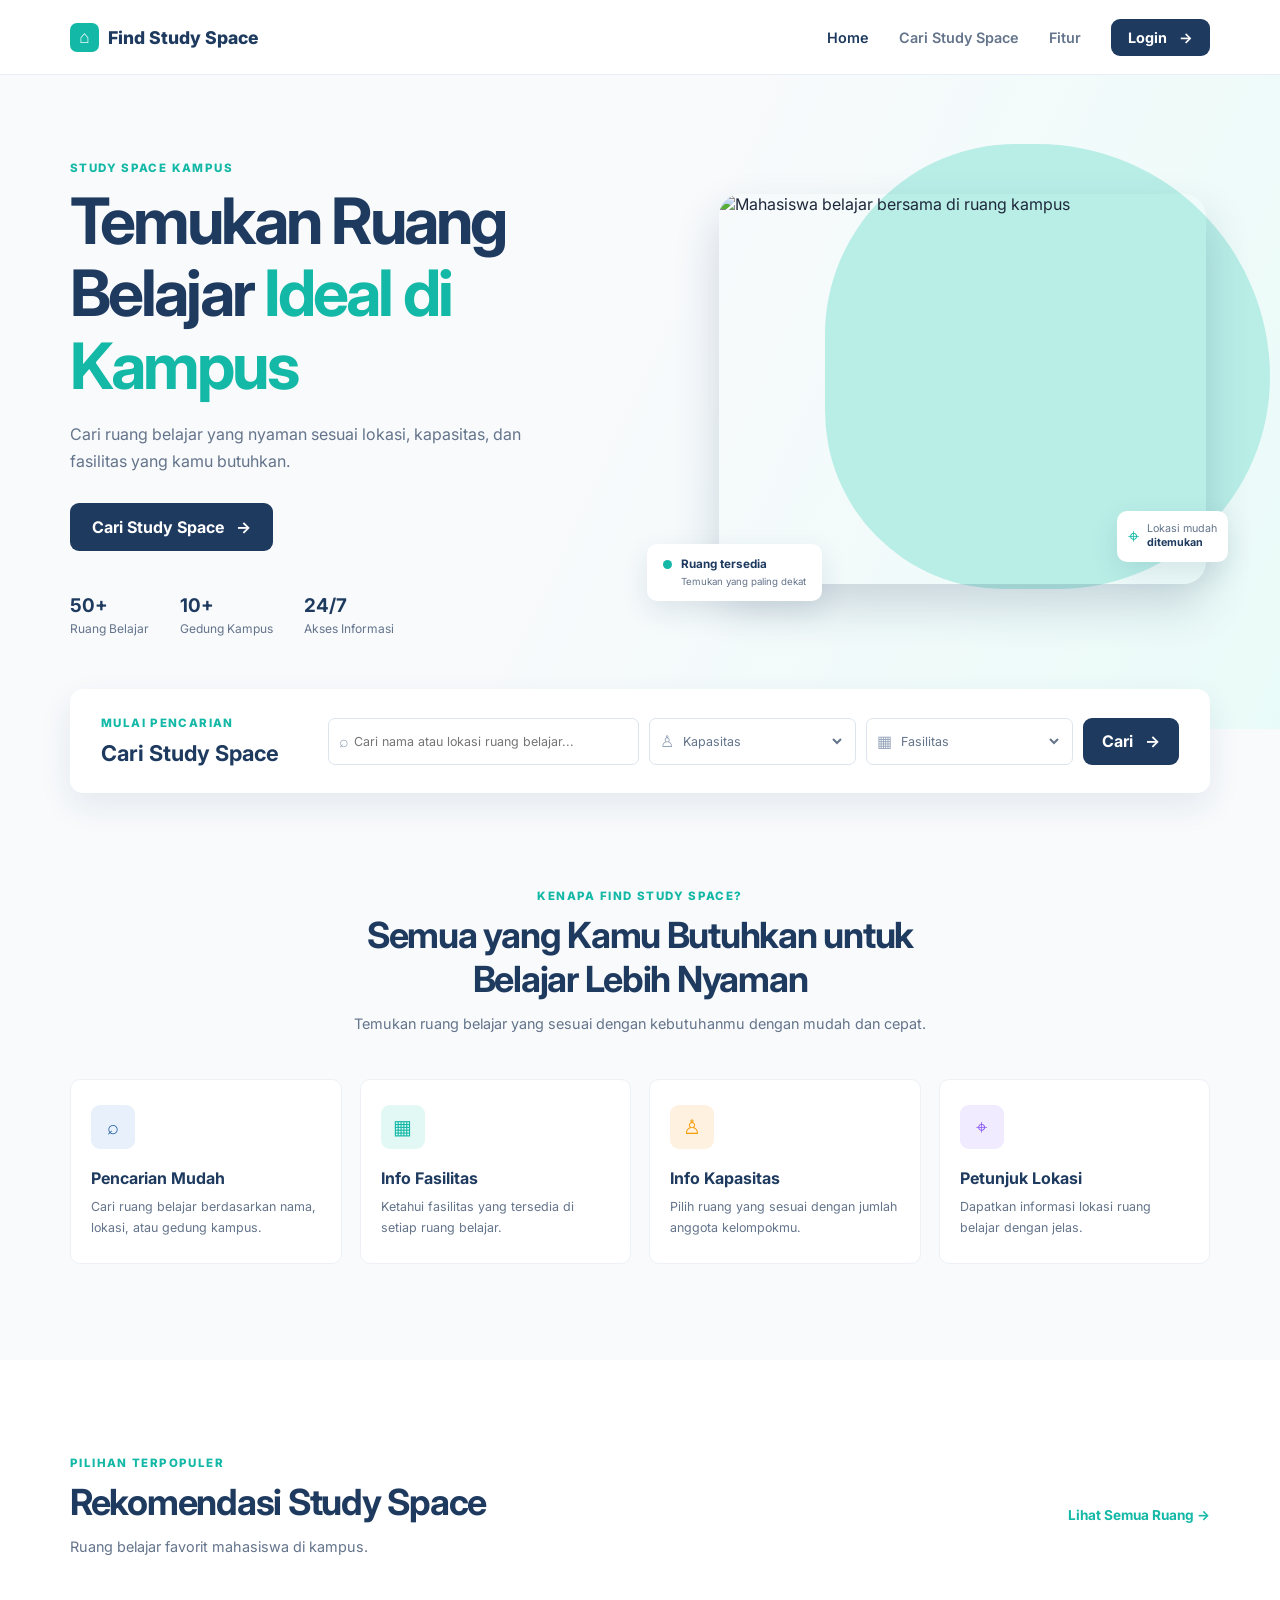
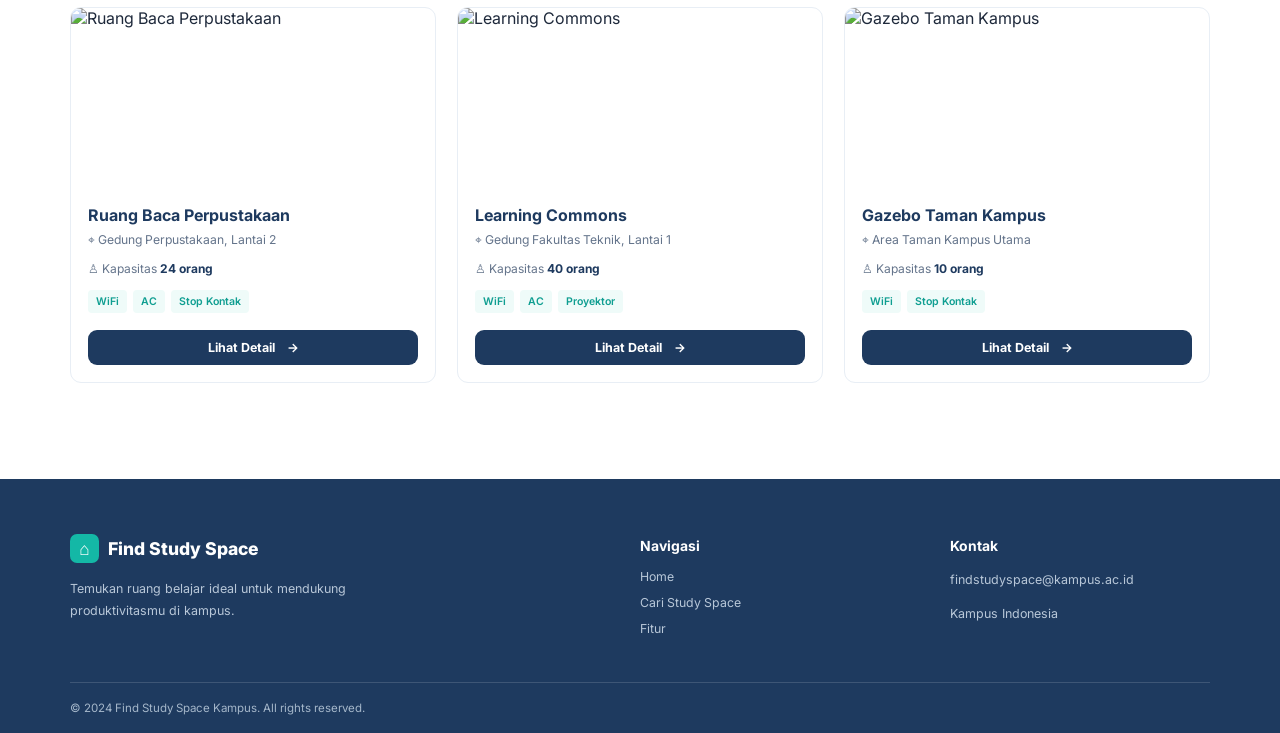
==== index.html @ 050ba18a "feat: add landing page" ====
<!DOCTYPE html>
<html lang="id">
<head>
  <meta charset="UTF-8">
  <meta name="viewport" content="width=device-width, initial-scale=1.0">
  <title>Find Study Space Kampus</title>
  <link rel="preconnect" href="https://fonts.googleapis.com">
  <link rel="preconnect" href="https://fonts.gstatic.com" crossorigin>
  <link href="https://fonts.googleapis.com/css2?family=Inter:wght@400;500;600;700;800&display=swap" rel="stylesheet">
  <link rel="stylesheet" href="css/style.css">
  <link rel="stylesheet" href="css/landing.css">
</head>
<body>
  <header class="navbar" id="home">
    <div class="container nav-content">
      <a class="brand" href="#home" aria-label="Find Study Space beranda"><span class="brand-icon">⌂</span>Find Study Space</a>
      <button class="menu-toggle" type="button" aria-label="Buka menu navigasi" aria-expanded="false">☰</button>
      <nav class="nav-links" aria-label="Navigasi utama">
        <a class="active" href="#home">Home</a>
        <a href="#search">Cari Study Space</a>
        <a href="#features">Fitur</a>
        <a class="button button-small" href="pages/login.html">Login <span>→</span></a>
      </nav>
    </div>
  </header>

  <main>
    <section class="hero">
      <div class="container hero-grid">
        <div class="hero-copy">
          <p class="eyebrow">STUDY SPACE KAMPUS</p>
          <h1>Temukan Ruang Belajar <span>Ideal di Kampus</span></h1>
          <p class="hero-description">Cari ruang belajar yang nyaman sesuai lokasi, kapasitas, dan fasilitas yang kamu butuhkan.</p>
          <a class="button" href="#search">Cari Study Space <span>→</span></a>
          <div class="hero-stats"><div><strong>50+</strong><span>Ruang Belajar</span></div><div><strong>10+</strong><span>Gedung Kampus</span></div><div><strong>24/7</strong><span>Akses Informasi</span></div></div>
        </div>
        <div class="hero-visual">
          <div class="visual-blob"></div>
          <img src="https://images.unsplash.com/photo-1522202176988-66273c2fd55f?auto=format&fit=crop&w=900&q=85" alt="Mahasiswa belajar bersama di ruang kampus">
          <div class="availability-card"><span class="status-dot"></span><div><strong>Ruang tersedia</strong><small>Temukan yang paling dekat</small></div></div>
          <div class="location-badge">⌖ <span>Lokasi mudah<br><b>ditemukan</b></span></div>
        </div>
      </div>
    </section>

    <section class="search-section" id="search">
      <div class="container search-box">
        <div class="search-heading"><p class="eyebrow">MULAI PENCARIAN</p><h2>Cari Study Space</h2></div>
        <form class="search-form" id="searchForm">
          <label class="field field-wide"><span>⌕</span><input id="keyword" type="search" placeholder="Cari nama atau lokasi ruang belajar..."></label>
          <label class="field"><span>♙</span><select id="capacity"><option value="">Kapasitas</option><option value="small">1 - 10 orang</option><option value="medium">11 - 30 orang</option><option value="large">31+ orang</option></select></label>
          <label class="field"><span>▦</span><select id="facility"><option value="">Fasilitas</option><option value="WiFi">WiFi</option><option value="AC">AC</option><option value="Proyektor">Proyektor</option><option value="Stop Kontak">Stop Kontak</option></select></label>
          <button class="button search-button" type="submit">Cari <span>→</span></button>
        </form>
      </div>
    </section>

    <section class="section features" id="features"><div class="container">
      <div class="section-heading centered"><p class="eyebrow">KENAPA FIND STUDY SPACE?</p><h2>Semua yang Kamu Butuhkan untuk<br>Belajar Lebih Nyaman</h2><p>Temukan ruang belajar yang sesuai dengan kebutuhanmu dengan mudah dan cepat.</p></div>
      <div class="feature-grid">
        <article class="feature-card"><div class="feature-icon blue">⌕</div><h3>Pencarian Mudah</h3><p>Cari ruang belajar berdasarkan nama, lokasi, atau gedung kampus.</p></article>
        <article class="feature-card"><div class="feature-icon green">▦</div><h3>Info Fasilitas</h3><p>Ketahui fasilitas yang tersedia di setiap ruang belajar.</p></article>
        <article class="feature-card"><div class="feature-icon orange">♙</div><h3>Info Kapasitas</h3><p>Pilih ruang yang sesuai dengan jumlah anggota kelompokmu.</p></article>
        <article class="feature-card"><div class="feature-icon purple">⌖</div><h3>Petunjuk Lokasi</h3><p>Dapatkan informasi lokasi ruang belajar dengan jelas.</p></article>
      </div>
    </div></section>

    <section class="section recommendations" id="recommendations"><div class="container">
      <div class="recommendation-top"><div class="section-heading"><p class="eyebrow">PILIHAN TERPOPULER</p><h2>Rekomendasi Study Space</h2><p>Ruang belajar favorit mahasiswa di kampus.</p></div><a class="text-link" href="pages/search.html">Lihat Semua Ruang <span>→</span></a></div>
      <div class="space-grid" id="spaceList"></div>
      <p class="empty-state" id="emptyState" hidden>Tidak ada study space yang sesuai dengan pencarianmu.</p>
    </div></section>
  </main>
  <footer><div class="container footer-grid"><div><a class="brand footer-brand" href="#home"><span class="brand-icon">⌂</span>Find Study Space</a><p>Temukan ruang belajar ideal untuk mendukung produktivitasmu di kampus.</p></div><div><h4>Navigasi</h4><a href="#home">Home</a><a href="#search">Cari Study Space</a><a href="#features">Fitur</a></div><div><h4>Kontak</h4><p>findstudyspace@kampus.ac.id</p><p>Kampus Indonesia</p></div></div><div class="container copyright">© 2024 Find Study Space Kampus. All rights reserved.</div></footer>
  <script src="js/data.js"></script>
  <script src="js/script.js"></script>
</body>
</html>
---- css/style.css ----
* { box-sizing: border-box; }
html { scroll-behavior: smooth; }
body { margin: 0; font-family: "Inter", Arial, sans-serif; color: #1E293B; background: #F8FAFC; }
a { color: inherit; text-decoration: none; }
button, input, select { font: inherit; }
.container { width: min(1140px, calc(100% - 48px)); margin: 0 auto; }
.button { display: inline-flex; align-items: center; gap: 12px; border: 0; border-radius: 9px; padding: 14px 22px; background: #1E3A5F; color: #fff; font-weight: 700; cursor: pointer; transition: .2s ease; }
.button:hover { background: #142b4a; transform: translateY(-2px); }
.eyebrow { margin: 0 0 10px; color: #14B8A6; font-size: .72rem; font-weight: 800; letter-spacing: .12em; }
h1, h2, h3, h4, p { margin-top: 0; }
---- css/landing.css ----
.navbar { position: sticky; top: 0; z-index: 10; background: rgba(255,255,255,.96); border-bottom: 1px solid #e8eef5; }
.nav-content { height: 74px; display: flex; align-items: center; justify-content: space-between; }.brand { font-size: 1.1rem; font-weight: 800; color: #1E3A5F; display: inline-flex; align-items: center; gap: 9px; }.brand-icon { width: 29px; height: 29px; display: grid; place-items: center; color: white; background: #14B8A6; border-radius: 7px; }.nav-links { display: flex; align-items: center; gap: 30px; color: #64748B; font-size: .9rem; font-weight: 600; }.nav-links a:hover, .nav-links .active { color: #1E3A5F; }.button-small { padding: 10px 17px; color: white !important; }.menu-toggle { display: none; border: 0; background: transparent; font-size: 1.5rem; color: #1E3A5F; }
.hero { overflow: hidden; padding: 86px 0 93px; background: linear-gradient(115deg,#f8fafc 48%,#e9fbf8); }.hero-grid { display: grid; grid-template-columns: 1fr 1fr; align-items: center; gap: 58px; }.hero h1 { max-width: 560px; margin-bottom: 19px; color: #1E3A5F; font-size: clamp(2.45rem,5vw,4rem); line-height: 1.13; letter-spacing: -.045em; }.hero h1 span { color: #14B8A6; }.hero-description { max-width: 485px; margin-bottom: 28px; line-height: 1.7; color: #64748B; }.hero-stats { display: flex; gap: 31px; margin-top: 43px; }.hero-stats div { display: grid; gap: 4px; }.hero-stats strong { color: #1E3A5F; font-size: 1.18rem; }.hero-stats span { color: #64748B; font-size: .75rem; }.hero-visual { position: relative; min-height: 410px; }.visual-blob { position:absolute; right:-60px; top:-50px; width:445px; height:445px; background:#b9eee7; border-radius: 45% 55% 50% 42%; }.hero-visual img { position: absolute; right: 4px; top: 0; width: 90%; height: 390px; object-fit: cover; border-radius: 22px; box-shadow: 0 22px 45px #1e3a5f30; }.availability-card,.location-badge { position:absolute; background:#fff; box-shadow:0 10px 28px #1e3a5f1d; border-radius:10px; }.availability-card { left:-22px; bottom:3px; display:flex; gap:9px; align-items:start; padding:13px 16px; font-size:.73rem; }.availability-card strong { display:block; color:#1E3A5F; margin-bottom:3px; }.availability-card small { color:#64748B; }.status-dot { width:9px;height:9px;border-radius:50%;background:#14B8A6;margin-top:3px; }.location-badge { right:-18px; bottom:42px; color:#14B8A6; padding:11px; font-size:1.25rem; display:flex; gap:8px; align-items:center; }.location-badge span { color:#64748B;font-size:.67rem;line-height:1.35; }.location-badge b { color:#1E3A5F; }
.search-section { margin-top:-40px; position:relative; z-index:2; }.search-box { padding: 27px 31px; display:grid; grid-template-columns: 200px 1fr; gap:27px; align-items:center; background:white;border-radius:13px;box-shadow:0 13px 33px #1e3a5f17; }.search-heading h2 { margin:0;color:#1E3A5F;font-size:1.36rem; }.search-form { display:grid; grid-template-columns: 1.5fr 1fr 1fr auto; gap:10px; }.field { border:1px solid #dce4ed;border-radius:7px; min-height:47px;display:flex;align-items:center;padding:0 10px;color:#94a3b8; }.field input,.field select { width:100%; border:0; outline:0;color:#64748B;background:transparent;padding:0 5px; font-size:.78rem; }.search-button { padding: 10px 19px; }
.section { padding: 96px 0; }.section-heading h2 { color:#1E3A5F;font-size:clamp(1.7rem,3vw,2.25rem);letter-spacing:-.035em;margin-bottom:11px; }.section-heading > p:last-child { color:#64748B;font-size:.9rem;line-height:1.65; }.centered { text-align:center; }.feature-grid { display:grid;grid-template-columns:repeat(4,1fr);gap:18px;margin-top:43px; }.feature-card { padding:25px 20px;background:#fff;border:1px solid #edf1f5;border-radius:10px; }.feature-icon { display:grid;place-items:center;width:44px;height:44px;border-radius:9px;margin-bottom:19px;font-size:1.25rem; }.blue{background:#e8f0fb;color:#2761a7}.green{background:#e1f8f4;color:#14B8A6}.orange{background:#fff1df;color:#f59e0b}.purple{background:#f1ebff;color:#8b5cf6}.feature-card h3 { margin-bottom:9px;font-size:1rem;color:#1E3A5F}.feature-card p { margin:0;color:#64748B;font-size:.78rem;line-height:1.65; }
.recommendations { background:#fff; }.recommendation-top { display:flex;justify-content:space-between;align-items:center;margin-bottom:34px; }.text-link { color:#14B8A6;font-weight:700;font-size:.85rem; }.space-grid { display:grid;grid-template-columns:repeat(3,1fr);gap:21px; }.space-card { overflow:hidden;border:1px solid #e8eef5;border-radius:11px;background:white;transition:.2s; }.space-card:hover { transform:translateY(-5px);box-shadow:0 16px 25px #1e3a5f14; }.space-card img{width:100%;height:180px;object-fit:cover;display:block}.space-content{padding:17px}.space-title-row{display:flex;justify-content:space-between;gap:7px;align-items:start}.space-card h3{color:#1E3A5F;font-size:1rem;margin:0}.location{margin:7px 0 14px;color:#64748B;font-size:.76rem}.capacity{color:#64748B;font-size:.75rem}.capacity b{color:#1E3A5F}.facilities{display:flex;flex-wrap:wrap;gap:6px;margin:14px 0 17px}.facilities span{background:#effbf9;color:#0f9e91;padding:5px 8px;border-radius:4px;font-size:.66rem;font-weight:600}.detail-link{width:100%;justify-content:center;padding:10px;font-size:.78rem}.empty-state{grid-column:1/-1;text-align:center;color:#64748B;padding:25px}
footer { background:#1E3A5F;color:#dbe5ef;padding-top:55px}.footer-grid{display:grid;grid-template-columns:2fr 1fr 1fr;gap:50px}.footer-brand{color:white;margin-bottom:15px}.footer-grid p{font-size:.78rem;line-height:1.7;color:#b8c7d8;max-width:310px}.footer-grid h4{margin:4px 0 15px;color:#fff;font-size:.87rem}.footer-grid div:not(:first-child) a{display:block;margin-bottom:11px;font-size:.77rem;color:#b8c7d8}.copyright{border-top:1px solid #ffffff24;margin-top:35px;padding:18px 0;font-size:.72rem;color:#a5b7ca}
@media (max-width: 820px){.hero{padding:60px 0 82px}.hero-grid{grid-template-columns:1fr;gap:35px}.hero-visual{min-height:340px;max-width:500px;width:90%;margin:auto}.hero-visual img{height:325px}.search-box{grid-template-columns:1fr}.search-form{grid-template-columns:1fr 1fr}.field-wide{grid-column:1/-1}.search-button{justify-content:center}.feature-grid{grid-template-columns:repeat(2,1fr)}.space-grid{grid-template-columns:repeat(2,1fr)}}
@media (max-width: 580px){.container{width:min(100% - 32px,1140px)}.nav-content{height:65px}.menu-toggle{display:block}.nav-links{display:none;position:absolute;top:65px;left:0;right:0;padding:17px 24px;background:white;border-bottom:1px solid #e8eef5;align-items:start;flex-direction:column;gap:18px}.nav-links.open{display:flex}.hero h1{font-size:2.4rem}.hero-stats{gap:18px}.hero-visual{min-height:275px}.visual-blob{width:300px;height:300px}.hero-visual img{height:265px}.availability-card{left:-7px;bottom:-3px}.location-badge{right:-9px;bottom:35px}.search-section{margin-top:-27px}.search-box{padding:23px 18px}.search-form{grid-template-columns:1fr}.field-wide{grid-column:auto}.section{padding:68px 0}.section-heading h2 br{display:none}.feature-grid,.space-grid{grid-template-columns:1fr}.recommendation-top{align-items:end}.recommendation-top .text-link{white-space:nowrap;margin-left:12px}.space-card img{height:195px}.footer-grid{grid-template-columns:1fr;gap:22px}.footer-grid p{margin-bottom:0}}
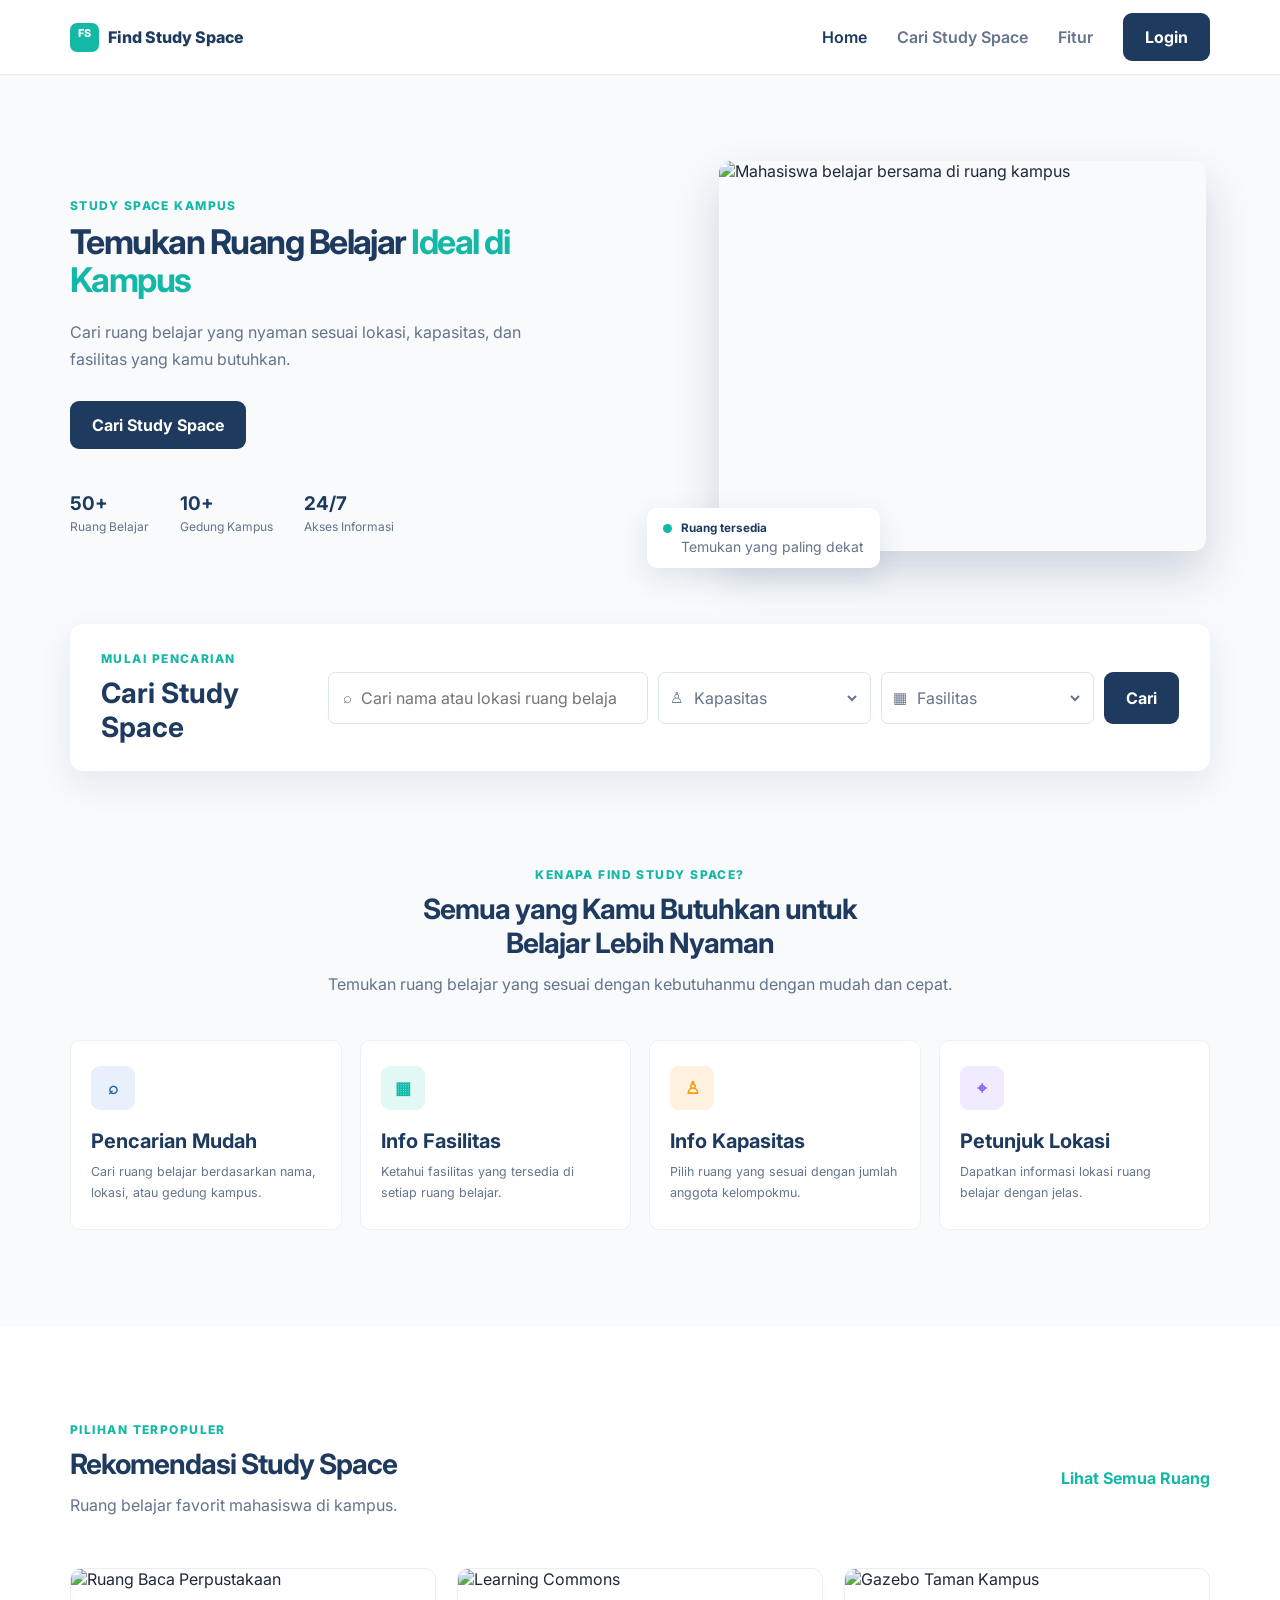
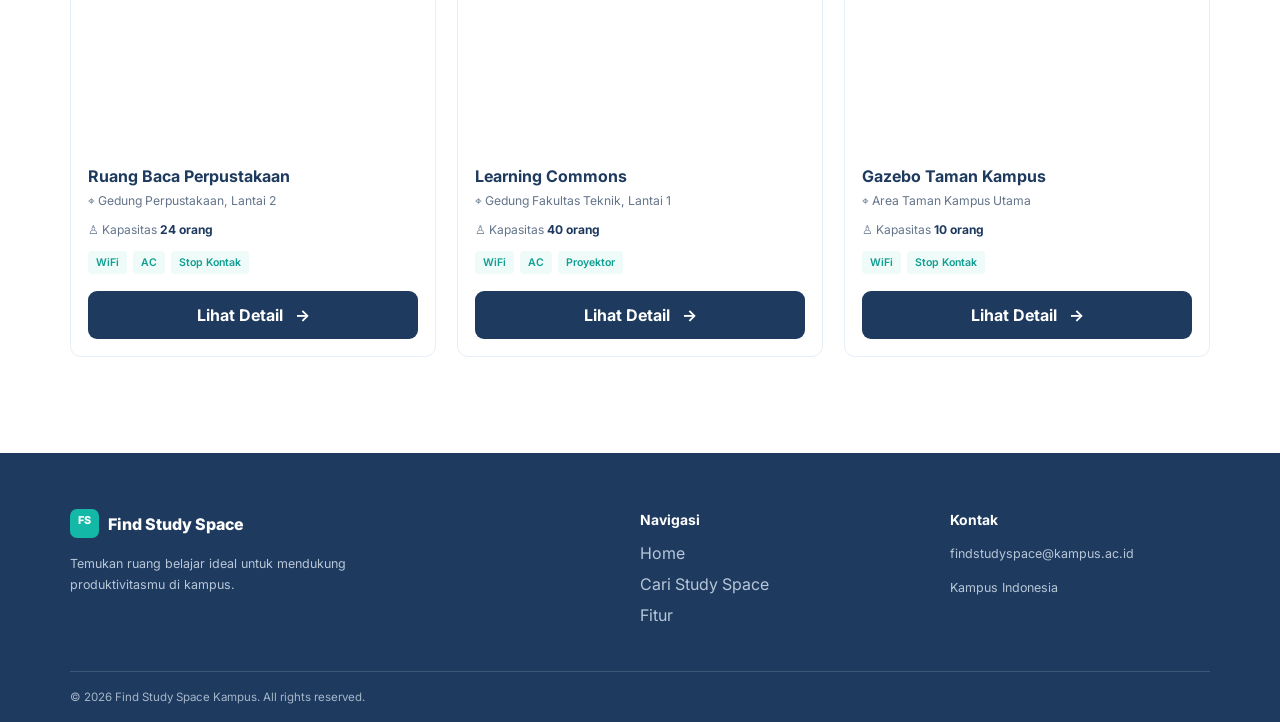
==== commit 86b9920d: "Revision: landing, login, dashboard, search, result, detail" ====
--- a/index.html
+++ b/index.html
@@ -1,5 +1,6 @@
 <!DOCTYPE html>
 <html lang="id">
+
 <head>
   <meta charset="UTF-8">
   <meta name="viewport" content="width=device-width, initial-scale=1.0">
@@ -9,17 +10,20 @@
   <link href="https://fonts.googleapis.com/css2?family=Inter:wght@400;500;600;700;800&display=swap" rel="stylesheet">
   <link rel="stylesheet" href="css/style.css">
   <link rel="stylesheet" href="css/landing.css">
+  <link rel="stylesheet" href="css/readability.css">
 </head>
+
 <body>
   <header class="navbar" id="home">
     <div class="container nav-content">
-      <a class="brand" href="#home" aria-label="Find Study Space beranda"><span class="brand-icon">⌂</span>Find Study Space</a>
-      <button class="menu-toggle" type="button" aria-label="Buka menu navigasi" aria-expanded="false">☰</button>
+      <a class="brand" href="#home" aria-label="Find Study Space beranda"><span class="brand-icon">⌂</span>Find Study
+        Space</a>
+      <button class="menu-toggle" type="button" aria-label="Buka menu navigasi" aria-expanded="false"></button>
       <nav class="nav-links" aria-label="Navigasi utama">
         <a class="active" href="#home">Home</a>
         <a href="#search">Cari Study Space</a>
         <a href="#features">Fitur</a>
-        <a class="button button-small" href="pages/login.html">Login <span>→</span></a>
+        <a class="button button-small" href="pages/login.html">Login </a>
       </nav>
     </div>
   </header>
@@ -30,14 +34,22 @@
         <div class="hero-copy">
           <p class="eyebrow">STUDY SPACE KAMPUS</p>
           <h1>Temukan Ruang Belajar <span>Ideal di Kampus</span></h1>
-          <p class="hero-description">Cari ruang belajar yang nyaman sesuai lokasi, kapasitas, dan fasilitas yang kamu butuhkan.</p>
-          <a class="button" href="#search">Cari Study Space <span>→</span></a>
-          <div class="hero-stats"><div><strong>50+</strong><span>Ruang Belajar</span></div><div><strong>10+</strong><span>Gedung Kampus</span></div><div><strong>24/7</strong><span>Akses Informasi</span></div></div>
+          <p class="hero-description">Cari ruang belajar yang nyaman sesuai lokasi, kapasitas, dan fasilitas yang kamu
+            butuhkan.</p>
+          <a class="button" href="#search">Cari Study Space </a>
+          <div class="hero-stats">
+            <div><strong>50+</strong><span>Ruang Belajar</span></div>
+            <div><strong>10+</strong><span>Gedung Kampus</span></div>
+            <div><strong>24/7</strong><span>Akses Informasi</span></div>
+          </div>
         </div>
         <div class="hero-visual">
           <div class="visual-blob"></div>
-          <img src="https://images.unsplash.com/photo-1522202176988-66273c2fd55f?auto=format&fit=crop&w=900&q=85" alt="Mahasiswa belajar bersama di ruang kampus">
-          <div class="availability-card"><span class="status-dot"></span><div><strong>Ruang tersedia</strong><small>Temukan yang paling dekat</small></div></div>
+          <img src="https://images.unsplash.com/photo-1522202176988-66273c2fd55f?auto=format&fit=crop&w=900&q=85"
+            alt="Mahasiswa belajar bersama di ruang kampus">
+          <div class="availability-card"><span class="status-dot"></span>
+            <div><strong>Ruang tersedia</strong><small>Temukan yang paling dekat</small></div>
+          </div>
           <div class="location-badge">⌖ <span>Lokasi mudah<br><b>ditemukan</b></span></div>
         </div>
       </div>
@@ -45,34 +57,104 @@
 
     <section class="search-section" id="search">
       <div class="container search-box">
-        <div class="search-heading"><p class="eyebrow">MULAI PENCARIAN</p><h2>Cari Study Space</h2></div>
+        <div class="search-heading">
+          <p class="eyebrow">MULAI PENCARIAN</p>
+          <h2>Cari Study Space</h2>
+        </div>
         <form class="search-form" id="searchForm">
-          <label class="field field-wide"><span>⌕</span><input id="keyword" type="search" placeholder="Cari nama atau lokasi ruang belajar..."></label>
-          <label class="field"><span>♙</span><select id="capacity"><option value="">Kapasitas</option><option value="small">1 - 10 orang</option><option value="medium">11 - 30 orang</option><option value="large">31+ orang</option></select></label>
-          <label class="field"><span>▦</span><select id="facility"><option value="">Fasilitas</option><option value="WiFi">WiFi</option><option value="AC">AC</option><option value="Proyektor">Proyektor</option><option value="Stop Kontak">Stop Kontak</option></select></label>
-          <button class="button search-button" type="submit">Cari <span>→</span></button>
+          <label class="field field-wide"><span>⌕</span><input id="keyword" type="search"
+              placeholder="Cari nama atau lokasi ruang belajar..."></label>
+          <label class="field"><span>♙</span><select id="capacity">
+              <option value="">Kapasitas</option>
+              <option value="small">1 - 10 orang</option>
+              <option value="medium">11 - 30 orang</option>
+              <option value="large">31+ orang</option>
+            </select></label>
+          <label class="field"><span>▦</span><select id="facility">
+              <option value="">Fasilitas</option>
+              <option value="WiFi">WiFi</option>
+              <option value="AC">AC</option>
+              <option value="Proyektor">Proyektor</option>
+              <option value="Stop Kontak">Stop Kontak</option>
+            </select></label>
+          <button class="button search-button" type="submit">Cari</button>
         </form>
       </div>
     </section>
 
-    <section class="section features" id="features"><div class="container">
-      <div class="section-heading centered"><p class="eyebrow">KENAPA FIND STUDY SPACE?</p><h2>Semua yang Kamu Butuhkan untuk<br>Belajar Lebih Nyaman</h2><p>Temukan ruang belajar yang sesuai dengan kebutuhanmu dengan mudah dan cepat.</p></div>
-      <div class="feature-grid">
-        <article class="feature-card"><div class="feature-icon blue">⌕</div><h3>Pencarian Mudah</h3><p>Cari ruang belajar berdasarkan nama, lokasi, atau gedung kampus.</p></article>
-        <article class="feature-card"><div class="feature-icon green">▦</div><h3>Info Fasilitas</h3><p>Ketahui fasilitas yang tersedia di setiap ruang belajar.</p></article>
-        <article class="feature-card"><div class="feature-icon orange">♙</div><h3>Info Kapasitas</h3><p>Pilih ruang yang sesuai dengan jumlah anggota kelompokmu.</p></article>
-        <article class="feature-card"><div class="feature-icon purple">⌖</div><h3>Petunjuk Lokasi</h3><p>Dapatkan informasi lokasi ruang belajar dengan jelas.</p></article>
+    <section class="section features" id="features">
+      <div class="container">
+        <div class="section-heading centered">
+          <p class="eyebrow">KENAPA FIND STUDY SPACE?</p>
+          <h2>Semua yang Kamu Butuhkan untuk<br>Belajar Lebih Nyaman</h2>
+          <p>Temukan ruang belajar yang sesuai dengan kebutuhanmu dengan mudah dan cepat.</p>
+        </div>
+        <div class="feature-grid">
+          <article class="feature-card">
+            <div class="feature-icon blue">⌕</div>
+            <h3>Pencarian Mudah</h3>
+            <p>Cari ruang belajar berdasarkan nama, lokasi, atau gedung kampus.</p>
+          </article>
+          <article class="feature-card">
+            <div class="feature-icon green">▦</div>
+            <h3>Info Fasilitas</h3>
+            <p>Ketahui fasilitas yang tersedia di setiap ruang belajar.</p>
+          </article>
+          <article class="feature-card">
+            <div class="feature-icon orange">♙</div>
+            <h3>Info Kapasitas</h3>
+            <p>Pilih ruang yang sesuai dengan jumlah anggota kelompokmu.</p>
+          </article>
+          <article class="feature-card">
+            <div class="feature-icon purple">⌖</div>
+            <h3>Petunjuk Lokasi</h3>
+            <p>Dapatkan informasi lokasi ruang belajar dengan jelas.</p>
+          </article>
+        </div>
       </div>
-    </div></section>
+    </section>
 
-    <section class="section recommendations" id="recommendations"><div class="container">
-      <div class="recommendation-top"><div class="section-heading"><p class="eyebrow">PILIHAN TERPOPULER</p><h2>Rekomendasi Study Space</h2><p>Ruang belajar favorit mahasiswa di kampus.</p></div><a class="text-link" href="pages/search.html">Lihat Semua Ruang <span>→</span></a></div>
-      <div class="space-grid" id="spaceList"></div>
-      <p class="empty-state" id="emptyState" hidden>Tidak ada study space yang sesuai dengan pencarianmu.</p>
-    </div></section>
+    <section class="section recommendations" id="recommendations">
+      <div class="container">
+        <div class="recommendation-top">
+          <div class="section-heading">
+            <p class="eyebrow">PILIHAN TERPOPULER</p>
+            <h2>Rekomendasi Study Space</h2>
+            <p>Ruang belajar favorit mahasiswa di kampus.</p>
+          </div><a class="text-link" href="pages/search.html">Lihat Semua Ruang </a>
+        </div>
+        <div class="space-grid" id="spaceList"></div>
+        <p class="empty-state" id="emptyState" hidden>Tidak ada study space yang sesuai dengan pencarianmu.</p>
+      </div>
+    </section>
   </main>
-  <footer><div class="container footer-grid"><div><a class="brand footer-brand" href="#home"><span class="brand-icon">⌂</span>Find Study Space</a><p>Temukan ruang belajar ideal untuk mendukung produktivitasmu di kampus.</p></div><div><h4>Navigasi</h4><a href="#home">Home</a><a href="#search">Cari Study Space</a><a href="#features">Fitur</a></div><div><h4>Kontak</h4><p>findstudyspace@kampus.ac.id</p><p>Kampus Indonesia</p></div></div><div class="container copyright">© 2024 Find Study Space Kampus. All rights reserved.</div></footer>
+  <footer>
+    <div class="container footer-grid">
+      <div><a class="brand footer-brand" href="#home"><span class="brand-icon">⌂</span>Find Study Space</a>
+        <p>Temukan ruang belajar ideal untuk mendukung produktivitasmu di kampus.</p>
+      </div>
+      <div>
+        <h4>Navigasi</h4><a href="#home">Home</a><a href="#search">Cari Study Space</a><a href="#features">Fitur</a>
+      </div>
+      <div>
+        <h4>Kontak</h4>
+        <p>findstudyspace@kampus.ac.id</p>
+        <p>Kampus Indonesia</p>
+      </div>
+    </div>
+    <div class="container copyright">© 2026 Find Study Space Kampus. All rights reserved.</div>
+  </footer>
   <script src="js/data.js"></script>
   <script src="js/script.js"></script>
+  <script>
+    document.querySelector('#searchForm')?.addEventListener('submit', function (event) {
+      event.preventDefault();
+      const capacity = document.querySelector('#capacity').value;
+      const minimum = capacity === 'small' ? 1 : capacity === 'medium' ? 11 : capacity === 'large' ? 31 : '';
+      const params = new URLSearchParams({ location: document.querySelector('#keyword').value.trim(), capacity: minimum, facility: document.querySelector('#facility').value });
+      window.location.href = 'pages/results.html?' + params.toString();
+    });
+  </script>
 </body>
+
 </html>
--- a/css/style.css
+++ b/css/style.css
@@ -1,10 +1,65 @@
-* { box-sizing: border-box; }
-html { scroll-behavior: smooth; }
-body { margin: 0; font-family: "Inter", Arial, sans-serif; color: #1E293B; background: #F8FAFC; }
-a { color: inherit; text-decoration: none; }
-button, input, select { font: inherit; }
-.container { width: min(1140px, calc(100% - 48px)); margin: 0 auto; }
-.button { display: inline-flex; align-items: center; gap: 12px; border: 0; border-radius: 9px; padding: 14px 22px; background: #1E3A5F; color: #fff; font-weight: 700; cursor: pointer; transition: .2s ease; }
-.button:hover { background: #142b4a; transform: translateY(-2px); }
-.eyebrow { margin: 0 0 10px; color: #14B8A6; font-size: .72rem; font-weight: 800; letter-spacing: .12em; }
-h1, h2, h3, h4, p { margin-top: 0; }
+* {
+    box-sizing: border-box;
+}
+
+html {
+    scroll-behavior: smooth;
+}
+
+body {
+    margin: 0;
+    font-family: "Inter", Arial, sans-serif;
+    color: #1E293B;
+    background: #F8FAFC;
+}
+
+a {
+    color: inherit;
+    text-decoration: none;
+}
+
+button,
+input,
+select {
+    font: inherit;
+}
+
+.container {
+    width: min(1140px, calc(100% - 48px));
+    margin: 0 auto;
+}
+
+.button {
+    display: inline-flex;
+    align-items: center;
+    gap: 12px;
+    border: 0;
+    border-radius: 9px;
+    padding: 14px 22px;
+    background: #1E3A5F;
+    color: #fff;
+    font-weight: 700;
+    cursor: pointer;
+    transition: .2s ease;
+}
+
+.button:hover {
+    background: #142b4a;
+    transform: translateY(-2px);
+}
+
+.eyebrow {
+    margin: 0 0 10px;
+    color: #14B8A6;
+    font-size: .72rem;
+    font-weight: 800;
+    letter-spacing: .12em;
+}
+
+h1,
+h2,
+h3,
+h4,
+p {
+    margin-top: 0;
+}
--- a/css/landing.css
+++ b/css/landing.css
@@ -1,9 +1,663 @@
-.navbar { position: sticky; top: 0; z-index: 10; background: rgba(255,255,255,.96); border-bottom: 1px solid #e8eef5; }
-.nav-content { height: 74px; display: flex; align-items: center; justify-content: space-between; }.brand { font-size: 1.1rem; font-weight: 800; color: #1E3A5F; display: inline-flex; align-items: center; gap: 9px; }.brand-icon { width: 29px; height: 29px; display: grid; place-items: center; color: white; background: #14B8A6; border-radius: 7px; }.nav-links { display: flex; align-items: center; gap: 30px; color: #64748B; font-size: .9rem; font-weight: 600; }.nav-links a:hover, .nav-links .active { color: #1E3A5F; }.button-small { padding: 10px 17px; color: white !important; }.menu-toggle { display: none; border: 0; background: transparent; font-size: 1.5rem; color: #1E3A5F; }
-.hero { overflow: hidden; padding: 86px 0 93px; background: linear-gradient(115deg,#f8fafc 48%,#e9fbf8); }.hero-grid { display: grid; grid-template-columns: 1fr 1fr; align-items: center; gap: 58px; }.hero h1 { max-width: 560px; margin-bottom: 19px; color: #1E3A5F; font-size: clamp(2.45rem,5vw,4rem); line-height: 1.13; letter-spacing: -.045em; }.hero h1 span { color: #14B8A6; }.hero-description { max-width: 485px; margin-bottom: 28px; line-height: 1.7; color: #64748B; }.hero-stats { display: flex; gap: 31px; margin-top: 43px; }.hero-stats div { display: grid; gap: 4px; }.hero-stats strong { color: #1E3A5F; font-size: 1.18rem; }.hero-stats span { color: #64748B; font-size: .75rem; }.hero-visual { position: relative; min-height: 410px; }.visual-blob { position:absolute; right:-60px; top:-50px; width:445px; height:445px; background:#b9eee7; border-radius: 45% 55% 50% 42%; }.hero-visual img { position: absolute; right: 4px; top: 0; width: 90%; height: 390px; object-fit: cover; border-radius: 22px; box-shadow: 0 22px 45px #1e3a5f30; }.availability-card,.location-badge { position:absolute; background:#fff; box-shadow:0 10px 28px #1e3a5f1d; border-radius:10px; }.availability-card { left:-22px; bottom:3px; display:flex; gap:9px; align-items:start; padding:13px 16px; font-size:.73rem; }.availability-card strong { display:block; color:#1E3A5F; margin-bottom:3px; }.availability-card small { color:#64748B; }.status-dot { width:9px;height:9px;border-radius:50%;background:#14B8A6;margin-top:3px; }.location-badge { right:-18px; bottom:42px; color:#14B8A6; padding:11px; font-size:1.25rem; display:flex; gap:8px; align-items:center; }.location-badge span { color:#64748B;font-size:.67rem;line-height:1.35; }.location-badge b { color:#1E3A5F; }
-.search-section { margin-top:-40px; position:relative; z-index:2; }.search-box { padding: 27px 31px; display:grid; grid-template-columns: 200px 1fr; gap:27px; align-items:center; background:white;border-radius:13px;box-shadow:0 13px 33px #1e3a5f17; }.search-heading h2 { margin:0;color:#1E3A5F;font-size:1.36rem; }.search-form { display:grid; grid-template-columns: 1.5fr 1fr 1fr auto; gap:10px; }.field { border:1px solid #dce4ed;border-radius:7px; min-height:47px;display:flex;align-items:center;padding:0 10px;color:#94a3b8; }.field input,.field select { width:100%; border:0; outline:0;color:#64748B;background:transparent;padding:0 5px; font-size:.78rem; }.search-button { padding: 10px 19px; }
-.section { padding: 96px 0; }.section-heading h2 { color:#1E3A5F;font-size:clamp(1.7rem,3vw,2.25rem);letter-spacing:-.035em;margin-bottom:11px; }.section-heading > p:last-child { color:#64748B;font-size:.9rem;line-height:1.65; }.centered { text-align:center; }.feature-grid { display:grid;grid-template-columns:repeat(4,1fr);gap:18px;margin-top:43px; }.feature-card { padding:25px 20px;background:#fff;border:1px solid #edf1f5;border-radius:10px; }.feature-icon { display:grid;place-items:center;width:44px;height:44px;border-radius:9px;margin-bottom:19px;font-size:1.25rem; }.blue{background:#e8f0fb;color:#2761a7}.green{background:#e1f8f4;color:#14B8A6}.orange{background:#fff1df;color:#f59e0b}.purple{background:#f1ebff;color:#8b5cf6}.feature-card h3 { margin-bottom:9px;font-size:1rem;color:#1E3A5F}.feature-card p { margin:0;color:#64748B;font-size:.78rem;line-height:1.65; }
-.recommendations { background:#fff; }.recommendation-top { display:flex;justify-content:space-between;align-items:center;margin-bottom:34px; }.text-link { color:#14B8A6;font-weight:700;font-size:.85rem; }.space-grid { display:grid;grid-template-columns:repeat(3,1fr);gap:21px; }.space-card { overflow:hidden;border:1px solid #e8eef5;border-radius:11px;background:white;transition:.2s; }.space-card:hover { transform:translateY(-5px);box-shadow:0 16px 25px #1e3a5f14; }.space-card img{width:100%;height:180px;object-fit:cover;display:block}.space-content{padding:17px}.space-title-row{display:flex;justify-content:space-between;gap:7px;align-items:start}.space-card h3{color:#1E3A5F;font-size:1rem;margin:0}.location{margin:7px 0 14px;color:#64748B;font-size:.76rem}.capacity{color:#64748B;font-size:.75rem}.capacity b{color:#1E3A5F}.facilities{display:flex;flex-wrap:wrap;gap:6px;margin:14px 0 17px}.facilities span{background:#effbf9;color:#0f9e91;padding:5px 8px;border-radius:4px;font-size:.66rem;font-weight:600}.detail-link{width:100%;justify-content:center;padding:10px;font-size:.78rem}.empty-state{grid-column:1/-1;text-align:center;color:#64748B;padding:25px}
-footer { background:#1E3A5F;color:#dbe5ef;padding-top:55px}.footer-grid{display:grid;grid-template-columns:2fr 1fr 1fr;gap:50px}.footer-brand{color:white;margin-bottom:15px}.footer-grid p{font-size:.78rem;line-height:1.7;color:#b8c7d8;max-width:310px}.footer-grid h4{margin:4px 0 15px;color:#fff;font-size:.87rem}.footer-grid div:not(:first-child) a{display:block;margin-bottom:11px;font-size:.77rem;color:#b8c7d8}.copyright{border-top:1px solid #ffffff24;margin-top:35px;padding:18px 0;font-size:.72rem;color:#a5b7ca}
-@media (max-width: 820px){.hero{padding:60px 0 82px}.hero-grid{grid-template-columns:1fr;gap:35px}.hero-visual{min-height:340px;max-width:500px;width:90%;margin:auto}.hero-visual img{height:325px}.search-box{grid-template-columns:1fr}.search-form{grid-template-columns:1fr 1fr}.field-wide{grid-column:1/-1}.search-button{justify-content:center}.feature-grid{grid-template-columns:repeat(2,1fr)}.space-grid{grid-template-columns:repeat(2,1fr)}}
-@media (max-width: 580px){.container{width:min(100% - 32px,1140px)}.nav-content{height:65px}.menu-toggle{display:block}.nav-links{display:none;position:absolute;top:65px;left:0;right:0;padding:17px 24px;background:white;border-bottom:1px solid #e8eef5;align-items:start;flex-direction:column;gap:18px}.nav-links.open{display:flex}.hero h1{font-size:2.4rem}.hero-stats{gap:18px}.hero-visual{min-height:275px}.visual-blob{width:300px;height:300px}.hero-visual img{height:265px}.availability-card{left:-7px;bottom:-3px}.location-badge{right:-9px;bottom:35px}.search-section{margin-top:-27px}.search-box{padding:23px 18px}.search-form{grid-template-columns:1fr}.field-wide{grid-column:auto}.section{padding:68px 0}.section-heading h2 br{display:none}.feature-grid,.space-grid{grid-template-columns:1fr}.recommendation-top{align-items:end}.recommendation-top .text-link{white-space:nowrap;margin-left:12px}.space-card img{height:195px}.footer-grid{grid-template-columns:1fr;gap:22px}.footer-grid p{margin-bottom:0}}
+.navbar {
+    position: sticky;
+    top: 0;
+    z-index: 10;
+    background: rgba(255, 255, 255, .96);
+    border-bottom: 1px solid #e8eef5;
+}
+
+.nav-content {
+    height: 74px;
+    display: flex;
+    align-items: center;
+    justify-content: space-between;
+}
+
+.brand {
+    font-size: 1.1rem;
+    font-weight: 800;
+    color: #1E3A5F;
+    display: inline-flex;
+    align-items: center;
+    gap: 9px;
+}
+
+.brand-icon {
+    width: 29px;
+    height: 29px;
+    display: grid;
+    place-items: center;
+    color: white;
+    background: #14B8A6;
+    border-radius: 7px;
+    font-size: 0;
+}
+
+.brand-icon::before {
+    content: "FS";
+    font-size: .68rem;
+    letter-spacing: -.04em;
+}
+
+.nav-links {
+    display: flex;
+    align-items: center;
+    gap: 30px;
+    color: #64748B;
+    font-size: .9rem;
+    font-weight: 600;
+}
+
+.nav-links a:hover,
+.nav-links .active {
+    color: #1E3A5F;
+}
+
+.button-small {
+    padding: 10px 17px;
+    color: white !important;
+}
+
+.menu-toggle {
+    display: none;
+    border: 0;
+    background: transparent;
+    font-size: 1.5rem;
+    color: #1E3A5F;
+    font-size: 0;
+}
+
+.menu-toggle::before {
+    content: "";
+    display: block;
+    width: 20px;
+    height: 14px;
+    border-top: 2px solid currentColor;
+    border-bottom: 2px solid currentColor;
+    box-shadow: 0 5px 0 -3px currentColor;
+}
+
+.hero {
+    overflow: hidden;
+    padding: 86px 0 93px;
+    background: #f8fafc;
+}
+
+.hero-grid {
+    display: grid;
+    grid-template-columns: 1fr 1fr;
+    align-items: center;
+    gap: 58px;
+}
+
+.hero h1 {
+    max-width: 560px;
+    margin-bottom: 19px;
+    color: #1E3A5F;
+    font-size: clamp(2.45rem, 5vw, 4rem);
+    line-height: 1.13;
+    letter-spacing: -.045em;
+}
+
+.hero h1 span {
+    color: #14B8A6;
+}
+
+.hero-description {
+    max-width: 485px;
+    margin-bottom: 28px;
+    line-height: 1.7;
+    color: #64748B;
+}
+
+.hero-stats {
+    display: flex;
+    gap: 31px;
+    margin-top: 43px;
+}
+
+.hero-stats div {
+    display: grid;
+    gap: 4px;
+}
+
+.hero-stats strong {
+    color: #1E3A5F;
+    font-size: 1.18rem;
+}
+
+.hero-stats span {
+    color: #64748B;
+    font-size: .75rem;
+}
+
+.hero-visual {
+    position: relative;
+    min-height: 410px;
+}
+
+.visual-blob {
+    position: absolute;
+    right: -60px;
+    top: -50px;
+    width: 445px;
+    height: 445px;
+    background: #e7f7f5;
+    border-radius: 16px;
+    transform: rotate(-3deg);
+    display: none;
+}
+
+.hero-visual img {
+    position: absolute;
+    right: 4px;
+    top: 0;
+    width: 90%;
+    height: 390px;
+    object-fit: cover;
+    border-radius: 12px;
+    box-shadow: 0 22px 45px #1e3a5f30;
+}
+
+.availability-card,
+.location-badge {
+    position: absolute;
+    background: #fff;
+    box-shadow: 0 10px 28px #1e3a5f1d;
+    border-radius: 10px;
+}
+
+.availability-card {
+    left: -22px;
+    bottom: 3px;
+    display: flex;
+    gap: 9px;
+    align-items: start;
+    padding: 13px 16px;
+    font-size: .73rem;
+}
+
+.availability-card strong {
+    display: block;
+    color: #1E3A5F;
+    margin-bottom: 3px;
+}
+
+.availability-card small {
+    color: #64748B;
+}
+
+.status-dot {
+    width: 9px;
+    height: 9px;
+    border-radius: 50%;
+    background: #14B8A6;
+    margin-top: 3px;
+}
+
+.location-badge {
+    right: -18px;
+    bottom: 42px;
+    color: #14B8A6;
+    padding: 11px;
+    font-size: 0;
+    display: flex;
+    gap: 8px;
+    align-items: center;
+    display: none;
+}
+
+.location-badge span {
+    color: #64748B;
+    font-size: .67rem;
+    line-height: 1.35;
+}
+
+.location-badge span::before { content: "Lokasi mudah"; }
+.location-badge span { font-size: .67rem; }
+
+.location-badge b {
+    color: #1E3A5F;
+}
+
+.search-section {
+    margin-top: -40px;
+    position: relative;
+    z-index: 2;
+}
+
+.search-box {
+    padding: 27px 31px;
+    display: grid;
+    grid-template-columns: 200px 1fr;
+    gap: 27px;
+    align-items: center;
+    background: white;
+    border-radius: 13px;
+    box-shadow: 0 13px 33px #1e3a5f17;
+}
+
+.search-heading h2 {
+    margin: 0;
+    color: #1E3A5F;
+    font-size: 1.36rem;
+}
+
+.search-form {
+    display: grid;
+    grid-template-columns: 1.5fr 1fr 1fr auto;
+    gap: 10px;
+}
+
+.field {
+    border: 1px solid #dce4ed;
+    border-radius: 7px;
+    min-height: 47px;
+    display: flex;
+    align-items: center;
+    padding: 0 10px;
+    color: #94a3b8;
+}
+
+.field input,
+.field select {
+    width: 100%;
+    border: 0;
+    outline: 0;
+    color: #64748B;
+    background: transparent;
+    padding: 0 5px;
+    font-size: .78rem;
+}
+
+.search-button {
+    padding: 10px 19px;
+}
+
+.section {
+    padding: 96px 0;
+}
+
+.section-heading h2 {
+    color: #1E3A5F;
+    font-size: clamp(1.7rem, 3vw, 2.25rem);
+    letter-spacing: -.035em;
+    margin-bottom: 11px;
+}
+
+.section-heading>p:last-child {
+    color: #64748B;
+    font-size: .9rem;
+    line-height: 1.65;
+}
+
+.centered {
+    text-align: center;
+}
+
+.feature-grid {
+    display: grid;
+    grid-template-columns: repeat(4, 1fr);
+    gap: 18px;
+    margin-top: 43px;
+}
+
+.feature-card {
+    padding: 25px 20px;
+    background: #fff;
+    border: 1px solid #edf1f5;
+    border-radius: 10px;
+}
+
+.feature-icon {
+    display: grid;
+    place-items: center;
+    width: 44px;
+    height: 44px;
+    border-radius: 9px;
+    margin-bottom: 19px;
+    font-size: 1.05rem;
+    font-weight: 600;
+}
+
+.field > span:first-child { width: 18px; color: #64748B; text-align: center; }
+
+.blue {
+    background: #e8f0fb;
+    color: #2761a7
+}
+
+.green {
+    background: #e1f8f4;
+    color: #14B8A6
+}
+
+.orange {
+    background: #fff1df;
+    color: #f59e0b
+}
+
+.purple {
+    background: #f1ebff;
+    color: #8b5cf6
+}
+
+.feature-card h3 {
+    margin-bottom: 9px;
+    font-size: 1rem;
+    color: #1E3A5F
+}
+
+.feature-card p {
+    margin: 0;
+    color: #64748B;
+    font-size: .78rem;
+    line-height: 1.65;
+}
+
+.recommendations {
+    background: #fff;
+}
+
+.recommendation-top {
+    display: flex;
+    justify-content: space-between;
+    align-items: center;
+    margin-bottom: 34px;
+}
+
+.text-link {
+    color: #14B8A6;
+    font-weight: 700;
+    font-size: .85rem;
+}
+
+.space-grid {
+    display: grid;
+    grid-template-columns: repeat(3, 1fr);
+    gap: 21px;
+}
+
+.space-card {
+    overflow: hidden;
+    border: 1px solid #e8eef5;
+    border-radius: 11px;
+    background: white;
+    transition: .2s;
+}
+
+.space-card:hover {
+    transform: translateY(-5px);
+    box-shadow: 0 16px 25px #1e3a5f14;
+}
+
+.space-card img {
+    width: 100%;
+    height: 180px;
+    object-fit: cover;
+    display: block
+}
+
+.space-content {
+    padding: 17px
+}
+
+.space-title-row {
+    display: flex;
+    justify-content: space-between;
+    gap: 7px;
+    align-items: start
+}
+
+.space-card h3 {
+    color: #1E3A5F;
+    font-size: 1rem;
+    margin: 0
+}
+
+.location {
+    margin: 7px 0 14px;
+    color: #64748B;
+    font-size: .76rem
+}
+
+.capacity {
+    color: #64748B;
+    font-size: .75rem
+}
+
+.capacity b {
+    color: #1E3A5F
+}
+
+.facilities {
+    display: flex;
+    flex-wrap: wrap;
+    gap: 6px;
+    margin: 14px 0 17px
+}
+
+.facilities span {
+    background: #effbf9;
+    color: #0f9e91;
+    padding: 5px 8px;
+    border-radius: 4px;
+    font-size: .66rem;
+    font-weight: 600
+}
+
+.detail-link {
+    width: 100%;
+    justify-content: center;
+    padding: 10px;
+    font-size: .78rem
+}
+
+.empty-state {
+    grid-column: 1/-1;
+    text-align: center;
+    color: #64748B;
+    padding: 25px
+}
+
+footer {
+    background: #1E3A5F;
+    color: #dbe5ef;
+    padding-top: 55px
+}
+
+.footer-grid {
+    display: grid;
+    grid-template-columns: 2fr 1fr 1fr;
+    gap: 50px
+}
+
+.footer-brand {
+    color: white;
+    margin-bottom: 15px
+}
+
+.footer-grid p {
+    font-size: .78rem;
+    line-height: 1.7;
+    color: #b8c7d8;
+    max-width: 310px
+}
+
+.footer-grid h4 {
+    margin: 4px 0 15px;
+    color: #fff;
+    font-size: .87rem
+}
+
+.footer-grid div:not(:first-child) a {
+    display: block;
+    margin-bottom: 11px;
+    font-size: .77rem;
+    color: #b8c7d8
+}
+
+.copyright {
+    border-top: 1px solid #ffffff24;
+    margin-top: 35px;
+    padding: 18px 0;
+    font-size: .72rem;
+    color: #a5b7ca
+}
+
+@media (max-width: 820px) {
+    .hero {
+        padding: 60px 0 82px
+    }
+
+    .hero-grid {
+        grid-template-columns: 1fr;
+        gap: 35px
+    }
+
+    .hero-visual {
+        min-height: 340px;
+        max-width: 500px;
+        width: 90%;
+        margin: auto
+    }
+
+    .hero-visual img {
+        height: 325px
+    }
+
+    .search-box {
+        grid-template-columns: 1fr
+    }
+
+    .search-form {
+        grid-template-columns: 1fr 1fr
+    }
+
+    .field-wide {
+        grid-column: 1/-1
+    }
+
+    .search-button {
+        justify-content: center
+    }
+
+    .feature-grid {
+        grid-template-columns: repeat(2, 1fr)
+    }
+
+    .space-grid {
+        grid-template-columns: repeat(2, 1fr)
+    }
+}
+
+@media (max-width: 580px) {
+    .container {
+        width: min(100% - 32px, 1140px)
+    }
+
+    .nav-content {
+        height: 65px
+    }
+
+    .menu-toggle {
+        display: block
+    }
+
+    .nav-links {
+        display: none;
+        position: absolute;
+        top: 65px;
+        left: 0;
+        right: 0;
+        padding: 17px 24px;
+        background: white;
+        border-bottom: 1px solid #e8eef5;
+        align-items: start;
+        flex-direction: column;
+        gap: 18px
+    }
+
+    .nav-links.open {
+        display: flex
+    }
+
+    .hero h1 {
+        font-size: 2.4rem
+    }
+
+    .hero-stats {
+        gap: 18px
+    }
+
+    .hero-visual {
+        min-height: 275px
+    }
+
+    .visual-blob { width: 300px; height: 300px; }
+
+    .hero-visual img {
+        height: 265px
+    }
+
+    .availability-card {
+        left: -7px;
+        bottom: -3px
+    }
+
+    .location-badge {
+        right: -9px;
+        bottom: 35px
+    }
+
+    .search-section {
+        margin-top: -27px
+    }
+
+    .search-box {
+        padding: 23px 18px
+    }
+
+    .search-form {
+        grid-template-columns: 1fr
+    }
+
+    .field-wide {
+        grid-column: auto
+    }
+
+    .section {
+        padding: 68px 0
+    }
+
+    .section-heading h2 br {
+        display: none
+    }
+
+    .feature-grid,
+    .space-grid {
+        grid-template-columns: 1fr
+    }
+
+    .recommendation-top {
+        align-items: end
+    }
+
+    .recommendation-top .text-link {
+        white-space: nowrap;
+        margin-left: 12px
+    }
+
+    .space-card img {
+        height: 195px
+    }
+
+    .footer-grid {
+        grid-template-columns: 1fr;
+        gap: 22px
+    }
+
+    .footer-grid p {
+        margin-bottom: 0
+    }
+}
--- a/css/readability.css
+++ b/css/readability.css
@@ -0,0 +1 @@
+:root{--ui-body:16px;--ui-label:15px;--ui-control:16px;--ui-small:14px;--ui-icon:22px}body{font-size:var(--ui-body)}.sidebar-nav,.nav-item,.logout-link{font-size:16px!important}.nav-label,.eyebrow{font-size:12px!important}.sidebar svg,.nav-item svg,.logout-link svg{width:24px!important;height:24px!important}button,a,.button,.primary-button,.login-button,.register-button{font-size:16px!important}input,select,textarea{font-size:16px!important}label,.field>span,legend{font-size:var(--ui-label)!important}small,.supporting-text,.header-location,.result-location,.location-lines p,.breadcrumb,.form-error{font-size:var(--ui-small)!important}h1{font-size:clamp(30px,3.4vw,34px)!important}h2{font-size:clamp(24px,2.8vw,28px)!important}.card-title h2,.result-card h2,.feature-card h3{font-size:20px!important}.page-heading p:last-child,.section-heading p:last-child,.long-description,.result-description,.hero-description{font-size:16px!important}.results-page svg,.detail-page svg,.search-page svg{min-width:20px;min-height:20px}.facility-list svg,.facility-tags svg{width:22px!important;height:22px!important}.input-wrap,.password-wrap,.field input,.field select,.results-toolbar select{min-height:50px}.button,.primary-button,.login-button,.register-button,.location-button{min-height:48px;padding-left:22px;padding-right:22px}.nav-item,.logout-link{min-height:48px}@media(max-width:600px){body{font-size:15px}.sidebar-nav,.nav-item,.logout-link{font-size:15px!important}.page-heading p:last-child,.section-heading p:last-child,.long-description,.result-description,.hero-description{font-size:15px!important}h1{font-size:30px!important}h2{font-size:24px!important}}
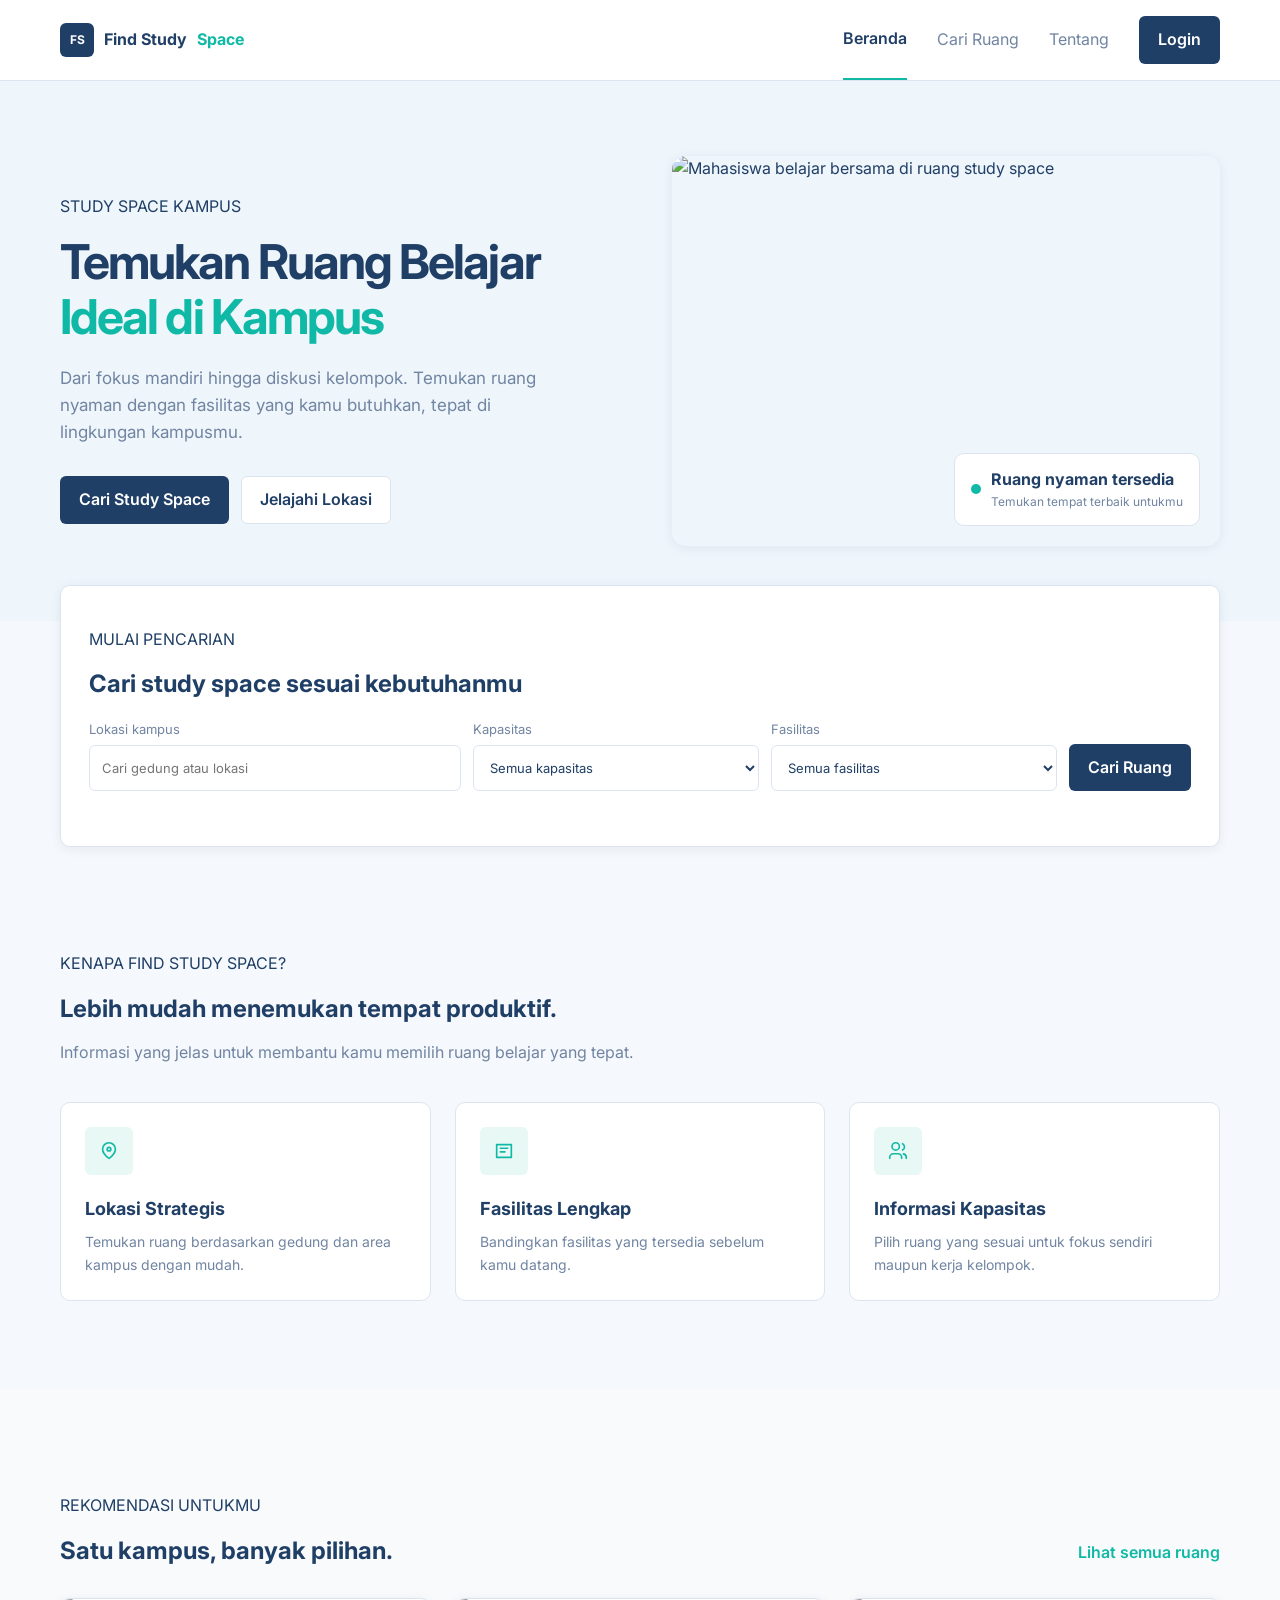
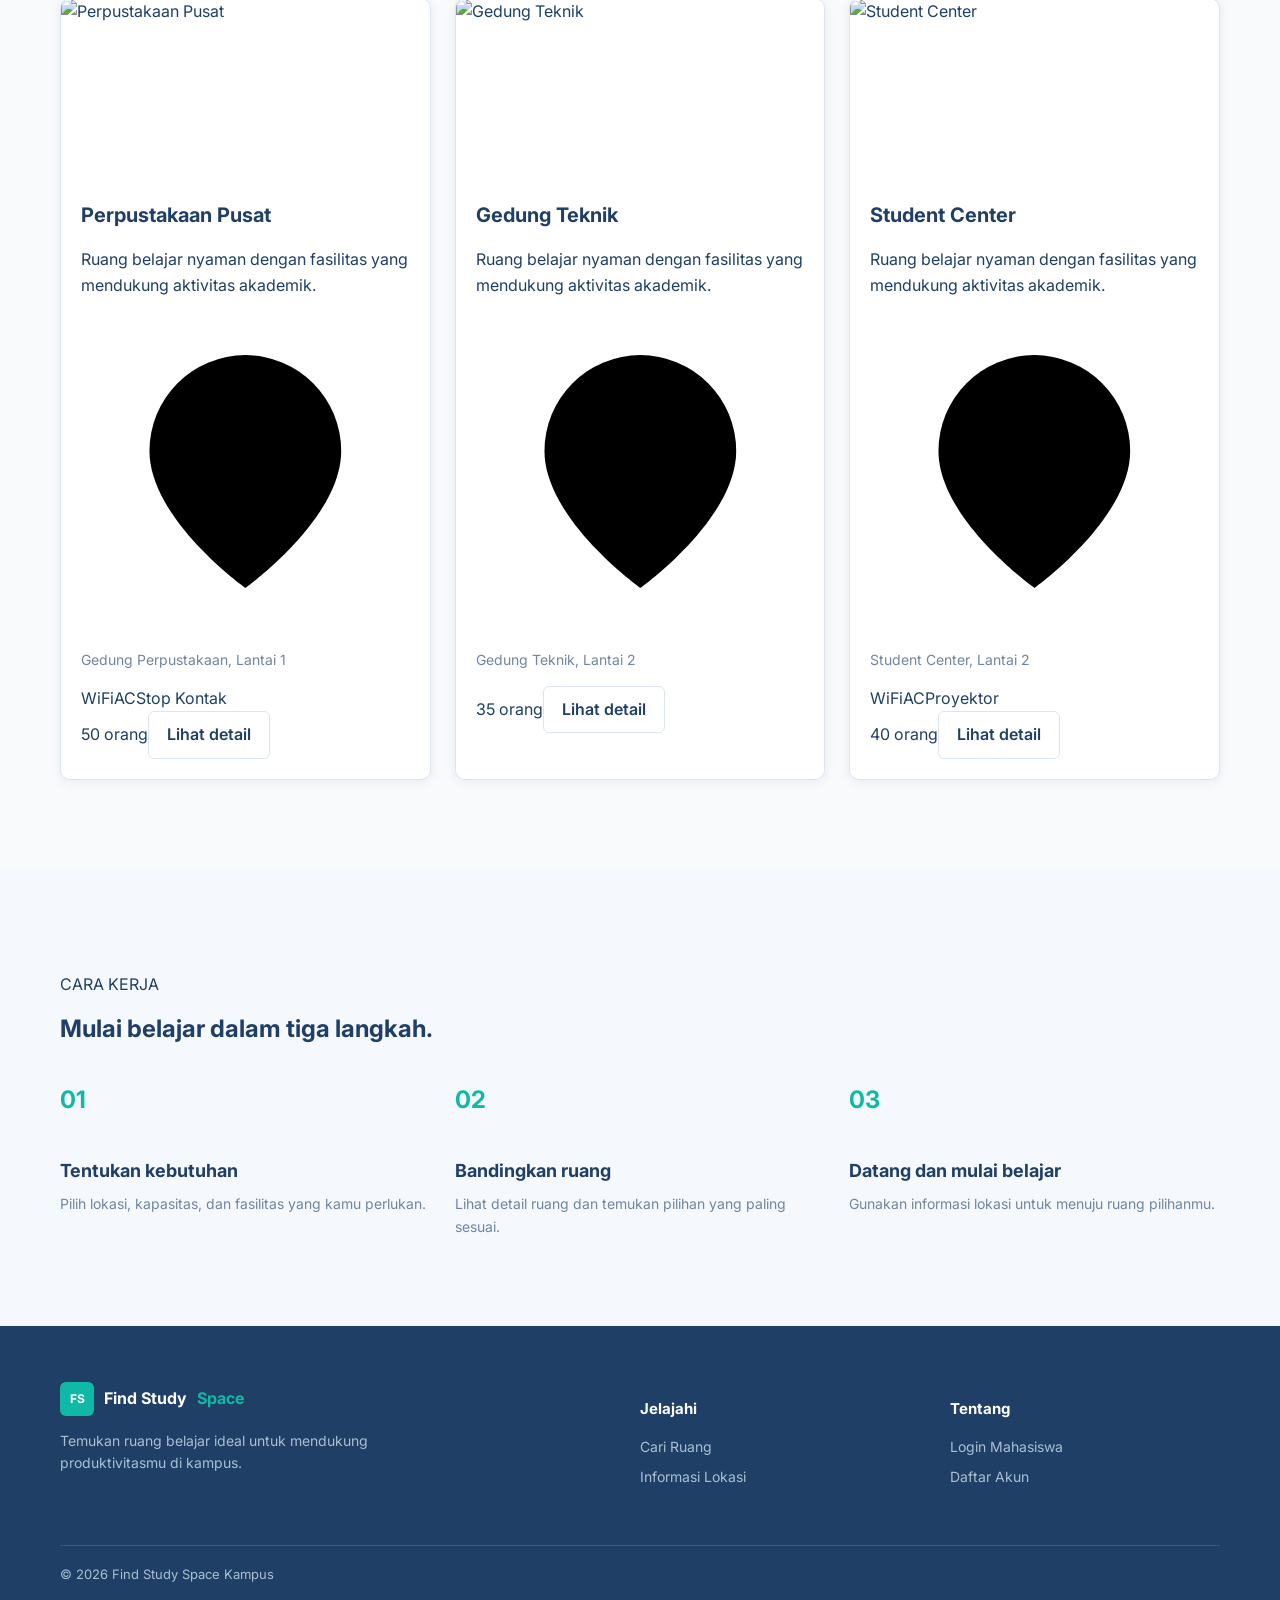
==== commit e3c0298d: "docs: add project README and finalize integration" ====
--- a/index.html
+++ b/index.html
@@ -1,160 +1,153 @@
-<!DOCTYPE html>
+<!doctype html>
 <html lang="id">
 
 <head>
-  <meta charset="UTF-8">
-  <meta name="viewport" content="width=device-width, initial-scale=1.0">
-  <title>Find Study Space Kampus</title>
-  <link rel="preconnect" href="https://fonts.googleapis.com">
-  <link rel="preconnect" href="https://fonts.gstatic.com" crossorigin>
-  <link href="https://fonts.googleapis.com/css2?family=Inter:wght@400;500;600;700;800&display=swap" rel="stylesheet">
-  <link rel="stylesheet" href="css/style.css">
-  <link rel="stylesheet" href="css/landing.css">
-  <link rel="stylesheet" href="css/readability.css">
+    <meta charset="UTF-8">
+    <meta name="viewport" content="width=device-width,initial-scale=1">
+    <meta name="description" content="Temukan ruang belajar ideal di lingkungan kampus.">
+    <title>Find Study Space Kampus</title>
+    <link rel="stylesheet" href="assets/css/global.css">
+    <link rel="stylesheet" href="assets/css/landing.css">
 </head>
 
-<body>
-  <header class="navbar" id="home">
-    <div class="container nav-content">
-      <a class="brand" href="#home" aria-label="Find Study Space beranda"><span class="brand-icon">⌂</span>Find Study
-        Space</a>
-      <button class="menu-toggle" type="button" aria-label="Buka menu navigasi" aria-expanded="false"></button>
-      <nav class="nav-links" aria-label="Navigasi utama">
-        <a class="active" href="#home">Home</a>
-        <a href="#search">Cari Study Space</a>
-        <a href="#features">Fitur</a>
-        <a class="button button-small" href="pages/login.html">Login </a>
-      </nav>
-    </div>
-  </header>
-
-  <main>
-    <section class="hero">
-      <div class="container hero-grid">
-        <div class="hero-copy">
-          <p class="eyebrow">STUDY SPACE KAMPUS</p>
-          <h1>Temukan Ruang Belajar <span>Ideal di Kampus</span></h1>
-          <p class="hero-description">Cari ruang belajar yang nyaman sesuai lokasi, kapasitas, dan fasilitas yang kamu
-            butuhkan.</p>
-          <a class="button" href="#search">Cari Study Space </a>
-          <div class="hero-stats">
-            <div><strong>50+</strong><span>Ruang Belajar</span></div>
-            <div><strong>10+</strong><span>Gedung Kampus</span></div>
-            <div><strong>24/7</strong><span>Akses Informasi</span></div>
-          </div>
+<body class="landing-page">
+    <header class="public-navbar"><a class="public-brand" href="index.html"><span>FS</span>Find Study
+            <b>Space</b></a><button class="public-menu" type="button" aria-label="Buka menu" data-public-menu><svg
+                class="icon" viewBox="0 0 24 24">
+                <path d="M4 7h16M4 12h16M4 17h16" />
+            </svg></button>
+        <nav class="public-nav" data-public-nav><a class="is-active" href="#home">Beranda</a><a href="#search">Cari
+                Ruang</a><a href="#about">Tentang</a><a class="button" href="pages/login.html">Login</a></nav>
+    </header>
+    <main>
+        <section class="landing-hero" id="home">
+            <div class="landing-container landing-hero__grid">
+                <div class="landing-hero__copy">
+                    <p class="eyebrow">STUDY SPACE KAMPUS</p>
+                    <h1>Temukan Ruang Belajar <span>Ideal di Kampus</span></h1>
+                    <p>Dari fokus mandiri hingga diskusi kelompok. Temukan ruang nyaman dengan fasilitas yang kamu
+                        butuhkan, tepat di lingkungan kampusmu.</p>
+                    <div class="hero-actions"><a class="button" href="#search">Cari Study Space</a><a
+                            class="button button--secondary" href="pages/location.html">Jelajahi Lokasi</a></div>
+                </div>
+                <div class="landing-hero__visual"><img
+                        src="https://images.unsplash.com/photo-1522202176988-66273c2fd55f?auto=format&fit=crop&w=1000&q=85"
+                        alt="Mahasiswa belajar bersama di ruang study space">
+                    <div class="hero-info"><span class="hero-info__dot"></span>
+                        <div><strong>Ruang nyaman tersedia</strong><small>Temukan tempat terbaik untukmu</small></div>
+                    </div>
+                </div>
+            </div>
+        </section>
+        <section class="search-section" id="search">
+            <div class="landing-container">
+                <div class="search-panel">
+                    <div>
+                        <p class="eyebrow">MULAI PENCARIAN</p>
+                        <h2 class="section-heading">Cari study space sesuai kebutuhanmu</h2>
+                    </div>
+                    <form class="landing-search" data-search-form><label class="form-control"><span>Lokasi
+                                kampus</span><input class="form-input" name="location"
+                                placeholder="Cari gedung atau lokasi" type="search"></label><label
+                            class="form-control"><span>Kapasitas</span><select class="form-input" name="capacity">
+                                <option value="">Semua kapasitas</option>
+                                <option value="small">1–10 orang</option>
+                                <option value="medium">11–30 orang</option>
+                                <option value="large">31+ orang</option>
+                            </select></label><label class="form-control"><span>Fasilitas</span><select
+                                class="form-input" name="facility">
+                                <option value="">Semua fasilitas</option>
+                                <option>WiFi</option>
+                                <option>AC</option>
+                                <option>Proyektor</option>
+                                <option>Stop Kontak</option>
+                            </select></label><button class="button" type="submit">Cari Ruang</button></form>
+                    <p class="form-status" data-form-status role="status"></p>
+                </div>
+            </div>
+        </section>
+        <section class="landing-section" id="about">
+            <div class="landing-container">
+                <div class="section-intro">
+                    <p class="eyebrow">KENAPA FIND STUDY SPACE?</p>
+                    <h2 class="section-heading">Lebih mudah menemukan tempat produktif.</h2>
+                    <p>Informasi yang jelas untuk membantu kamu memilih ruang belajar yang tepat.</p>
+                </div>
+                <div class="benefit-grid">
+                    <article class="benefit"><span class="benefit__icon"><svg class="icon" viewBox="0 0 24 24">
+                                <path d="M19 10c0 5-7 10-7 10S5 15 5 10a7 7 0 1 1 14 0Z" />
+                                <circle cx="12" cy="10" r="2" />
+                            </svg></span>
+                        <h3>Lokasi Strategis</h3>
+                        <p>Temukan ruang berdasarkan gedung dan area kampus dengan mudah.</p>
+                    </article>
+                    <article class="benefit"><span class="benefit__icon"><svg class="icon" viewBox="0 0 24 24">
+                                <path d="M4 5h16v14H4zM8 9h8M8 13h5" />
+                            </svg></span>
+                        <h3>Fasilitas Lengkap</h3>
+                        <p>Bandingkan fasilitas yang tersedia sebelum kamu datang.</p>
+                    </article>
+                    <article class="benefit"><span class="benefit__icon"><svg class="icon" viewBox="0 0 24 24">
+                                <path
+                                    d="M16 20v-1a4 4 0 0 0-4-4H7a4 4 0 0 0-4 4v1M9.5 11a4 4 0 1 0 0-8 4 4 0 0 0 0 8ZM17 4a4 4 0 0 1 0 7M21 20v-1a4 4 0 0 0-3-3.9" />
+                            </svg></span>
+                        <h3>Informasi Kapasitas</h3>
+                        <p>Pilih ruang yang sesuai untuk fokus sendiri maupun kerja kelompok.</p>
+                    </article>
+                </div>
+            </div>
+        </section>
+        <section class="landing-section landing-section--muted">
+            <div class="landing-container">
+                <div class="section-row">
+                    <div>
+                        <p class="eyebrow">REKOMENDASI UNTUKMU</p>
+                        <h2 class="section-heading">Satu kampus, banyak pilihan.</h2>
+                    </div><a class="text-link" href="pages/search.html">Lihat semua ruang</a>
+                </div>
+                <div class="recommendation-grid" data-recommendations></div>
+            </div>
+        </section>
+        <section class="landing-section">
+            <div class="landing-container">
+                <div class="section-intro">
+                    <p class="eyebrow">CARA KERJA</p>
+                    <h2 class="section-heading">Mulai belajar dalam tiga langkah.</h2>
+                </div>
+                <div class="steps">
+                    <article><span>01</span>
+                        <h3>Tentukan kebutuhan</h3>
+                        <p>Pilih lokasi, kapasitas, dan fasilitas yang kamu perlukan.</p>
+                    </article>
+                    <article><span>02</span>
+                        <h3>Bandingkan ruang</h3>
+                        <p>Lihat detail ruang dan temukan pilihan yang paling sesuai.</p>
+                    </article>
+                    <article><span>03</span>
+                        <h3>Datang dan mulai belajar</h3>
+                        <p>Gunakan informasi lokasi untuk menuju ruang pilihanmu.</p>
+                    </article>
+                </div>
+            </div>
+        </section>
+    </main>
+    <footer class="landing-footer">
+        <div class="landing-container footer-grid">
+            <div><a class="public-brand" href="index.html"><span>FS</span>Find Study <b>Space</b></a>
+                <p>Temukan ruang belajar ideal untuk mendukung produktivitasmu di kampus.</p>
+            </div>
+            <div>
+                <h3>Jelajahi</h3><a href="#search">Cari Ruang</a><a href="pages/location.html">Informasi Lokasi</a>
+            </div>
+            <div>
+                <h3>Tentang</h3><a href="pages/login.html">Login Mahasiswa</a><a href="pages/register.html">Daftar
+                    Akun</a>
+            </div>
         </div>
-        <div class="hero-visual">
-          <div class="visual-blob"></div>
-          <img src="https://images.unsplash.com/photo-1522202176988-66273c2fd55f?auto=format&fit=crop&w=900&q=85"
-            alt="Mahasiswa belajar bersama di ruang kampus">
-          <div class="availability-card"><span class="status-dot"></span>
-            <div><strong>Ruang tersedia</strong><small>Temukan yang paling dekat</small></div>
-          </div>
-          <div class="location-badge">⌖ <span>Lokasi mudah<br><b>ditemukan</b></span></div>
-        </div>
-      </div>
-    </section>
-
-    <section class="search-section" id="search">
-      <div class="container search-box">
-        <div class="search-heading">
-          <p class="eyebrow">MULAI PENCARIAN</p>
-          <h2>Cari Study Space</h2>
-        </div>
-        <form class="search-form" id="searchForm">
-          <label class="field field-wide"><span>⌕</span><input id="keyword" type="search"
-              placeholder="Cari nama atau lokasi ruang belajar..."></label>
-          <label class="field"><span>♙</span><select id="capacity">
-              <option value="">Kapasitas</option>
-              <option value="small">1 - 10 orang</option>
-              <option value="medium">11 - 30 orang</option>
-              <option value="large">31+ orang</option>
-            </select></label>
-          <label class="field"><span>▦</span><select id="facility">
-              <option value="">Fasilitas</option>
-              <option value="WiFi">WiFi</option>
-              <option value="AC">AC</option>
-              <option value="Proyektor">Proyektor</option>
-              <option value="Stop Kontak">Stop Kontak</option>
-            </select></label>
-          <button class="button search-button" type="submit">Cari</button>
-        </form>
-      </div>
-    </section>
-
-    <section class="section features" id="features">
-      <div class="container">
-        <div class="section-heading centered">
-          <p class="eyebrow">KENAPA FIND STUDY SPACE?</p>
-          <h2>Semua yang Kamu Butuhkan untuk<br>Belajar Lebih Nyaman</h2>
-          <p>Temukan ruang belajar yang sesuai dengan kebutuhanmu dengan mudah dan cepat.</p>
-        </div>
-        <div class="feature-grid">
-          <article class="feature-card">
-            <div class="feature-icon blue">⌕</div>
-            <h3>Pencarian Mudah</h3>
-            <p>Cari ruang belajar berdasarkan nama, lokasi, atau gedung kampus.</p>
-          </article>
-          <article class="feature-card">
-            <div class="feature-icon green">▦</div>
-            <h3>Info Fasilitas</h3>
-            <p>Ketahui fasilitas yang tersedia di setiap ruang belajar.</p>
-          </article>
-          <article class="feature-card">
-            <div class="feature-icon orange">♙</div>
-            <h3>Info Kapasitas</h3>
-            <p>Pilih ruang yang sesuai dengan jumlah anggota kelompokmu.</p>
-          </article>
-          <article class="feature-card">
-            <div class="feature-icon purple">⌖</div>
-            <h3>Petunjuk Lokasi</h3>
-            <p>Dapatkan informasi lokasi ruang belajar dengan jelas.</p>
-          </article>
-        </div>
-      </div>
-    </section>
-
-    <section class="section recommendations" id="recommendations">
-      <div class="container">
-        <div class="recommendation-top">
-          <div class="section-heading">
-            <p class="eyebrow">PILIHAN TERPOPULER</p>
-            <h2>Rekomendasi Study Space</h2>
-            <p>Ruang belajar favorit mahasiswa di kampus.</p>
-          </div><a class="text-link" href="pages/search.html">Lihat Semua Ruang </a>
-        </div>
-        <div class="space-grid" id="spaceList"></div>
-        <p class="empty-state" id="emptyState" hidden>Tidak ada study space yang sesuai dengan pencarianmu.</p>
-      </div>
-    </section>
-  </main>
-  <footer>
-    <div class="container footer-grid">
-      <div><a class="brand footer-brand" href="#home"><span class="brand-icon">⌂</span>Find Study Space</a>
-        <p>Temukan ruang belajar ideal untuk mendukung produktivitasmu di kampus.</p>
-      </div>
-      <div>
-        <h4>Navigasi</h4><a href="#home">Home</a><a href="#search">Cari Study Space</a><a href="#features">Fitur</a>
-      </div>
-      <div>
-        <h4>Kontak</h4>
-        <p>findstudyspace@kampus.ac.id</p>
-        <p>Kampus Indonesia</p>
-      </div>
-    </div>
-    <div class="container copyright">© 2026 Find Study Space Kampus. All rights reserved.</div>
-  </footer>
-  <script src="js/data.js"></script>
-  <script src="js/script.js"></script>
-  <script>
-    document.querySelector('#searchForm')?.addEventListener('submit', function (event) {
-      event.preventDefault();
-      const capacity = document.querySelector('#capacity').value;
-      const minimum = capacity === 'small' ? 1 : capacity === 'medium' ? 11 : capacity === 'large' ? 31 : '';
-      const params = new URLSearchParams({ location: document.querySelector('#keyword').value.trim(), capacity: minimum, facility: document.querySelector('#facility').value });
-      window.location.href = 'pages/results.html?' + params.toString();
-    });
-  </script>
+        <div class="landing-container footer-bottom">© 2026 Find Study Space Kampus</div>
+    </footer>
+    <script src="js/data.js"></script>
+    <script type="module" src="js/landing.js"></script>
 </body>
 
-</html>
+</html>
--- a/assets/css/global.css
+++ b/assets/css/global.css
@@ -0,0 +1,25 @@
+@import url('https://fonts.googleapis.com/css2?family=Inter:wght@400;500;600;700&display=swap');
+:root {
+  --color-primary: #203F66; --color-accent: #10B9A6; --color-background: #F5F8FC;
+  --color-surface: #FFFFFF; --color-text-primary: #203F66; --color-text-secondary: #7185A2;
+  --color-border: #DCE5EF; --color-accent-soft: #E7F8F5; --color-sidebar-active: #2A587F;
+  --font-family: Inter, ui-sans-serif, system-ui, sans-serif;
+  --font-size-body: 16px; --font-size-page: 32px; --font-size-section: 24px; --font-size-card: 20px; --font-size-supporting: 14px;
+  --space-1: 4px; --space-2: 8px; --space-3: 12px; --space-4: 16px; --space-5: 20px; --space-6: 24px; --space-8: 32px; --space-10: 40px;
+  --radius-sm: 6px; --radius-md: 10px; --radius-lg: 14px; --shadow-subtle: 0 2px 12px rgba(32,63,102,.07);
+  --icon-sm: 18px; --icon-md: 22px; --icon-lg: 28px; --sidebar-width: 260px;
+}
+* { box-sizing: border-box; } html { scroll-behavior: smooth; }
+body { margin: 0; background: var(--color-background); color: var(--color-text-primary); font: var(--font-size-body)/1.6 var(--font-family); }
+a { color: inherit; text-decoration: none; } button, input, select { font: inherit; }
+.page-heading { margin: 0; font-size: var(--font-size-page); line-height: 1.2; }
+.section-heading { margin: 0; font-size: var(--font-size-section); line-height: 1.3; }
+.supporting-text { color: var(--color-text-secondary); font-size: var(--font-size-supporting); }
+.button { display: inline-flex; align-items: center; justify-content: center; gap: var(--space-2); border: 1px solid transparent; border-radius: var(--radius-sm); padding: 10px 18px; background: var(--color-primary); color: #fff; font-weight: 600; cursor: pointer; }
+.button:hover { background: #183451; } .button--secondary { border-color: var(--color-border); background: var(--color-surface); color: var(--color-primary); }
+.form-input { width: 100%; min-height: 44px; border: 1px solid var(--color-border); border-radius: var(--radius-sm); padding: 0 var(--space-3); outline: 0; background: var(--color-surface); color: var(--color-text-primary); }
+.form-input:focus { border-color: var(--color-accent); box-shadow: 0 0 0 3px var(--color-accent-soft); }
+.study-card { overflow: hidden; border: 1px solid var(--color-border); border-radius: var(--radius-md); background: var(--color-surface); box-shadow: var(--shadow-subtle); }
+.study-card__image { display: block; width: 100%; height: 170px; object-fit: cover; } .study-card__body { padding: var(--space-5); }
+.study-card__title { margin: 0 0 var(--space-2); font-size: var(--font-size-card); } .study-card__meta { color: var(--color-text-secondary); font-size: var(--font-size-supporting); }
+.icon { width: var(--icon-md); height: var(--icon-md); fill: none; stroke: currentColor; stroke-linecap: round; stroke-linejoin: round; stroke-width: 1.8; }
--- a/assets/css/landing.css
+++ b/assets/css/landing.css
@@ -0,0 +1 @@
+.landing-container{width:min(1160px,calc(100% - 48px));margin-inline:auto}.public-navbar{display:flex;min-height:76px;align-items:center;justify-content:space-between;border-bottom:1px solid var(--color-border);padding:0 max(24px,calc((100% - 1160px)/2));background:var(--color-surface)}.public-brand{display:flex;align-items:center;gap:10px;color:var(--color-primary);font-weight:700}.public-brand span{display:grid;width:34px;height:34px;place-items:center;border-radius:var(--radius-sm);background:var(--color-primary);color:#fff;font-size:12px}.public-brand b{color:var(--color-accent)}.public-nav{display:flex;align-items:center;gap:30px;color:var(--color-text-secondary)}.public-nav a:not(.button){padding:26px 0}.public-nav a.is-active{border-bottom:2px solid var(--color-accent);color:var(--color-primary);font-weight:600}.public-menu{display:none;border:0;background:none}.landing-hero{background:#eef5fb}.landing-hero__grid{display:grid;min-height:540px;grid-template-columns:1fr 1fr;align-items:center;gap:64px;padding-block:70px}.landing-hero__copy h1{max-width:560px;margin:0 0 20px;color:var(--color-primary);font-size:48px;line-height:1.14;letter-spacing:-.04em}.landing-hero__copy h1 span{color:var(--color-accent)}.landing-hero__copy>p:not(.eyebrow){max-width:520px;color:var(--color-text-secondary);font-size:17px}.hero-actions{display:flex;gap:12px;margin-top:30px}.landing-hero__visual{position:relative}.landing-hero__visual>img{display:block;width:100%;height:390px;border-radius:var(--radius-lg);object-fit:cover;box-shadow:var(--shadow-subtle)}.hero-info{position:absolute;right:20px;bottom:20px;display:flex;align-items:center;gap:10px;border:1px solid var(--color-border);border-radius:var(--radius-md);padding:13px 16px;background:#fff}.hero-info__dot{width:10px;height:10px;border-radius:50%;background:var(--color-accent)}.hero-info strong,.hero-info small{display:block}.hero-info small{color:var(--color-text-secondary);font-size:12px}.search-section{margin-top:-36px}.search-panel{border:1px solid var(--color-border);border-radius:var(--radius-md);padding:25px 28px;background:#fff;box-shadow:var(--shadow-subtle)}.search-panel h2{margin-bottom:20px}.landing-search{display:grid;grid-template-columns:1.3fr 1fr 1fr auto;align-items:end;gap:12px}.form-control{display:grid;gap:5px;color:var(--color-text-secondary);font-size:13px}.form-control .form-input{min-height:46px}.form-status{min-height:20px;margin:10px 0 0;color:var(--color-accent);font-size:13px}.landing-section{padding:88px 0}.landing-section--muted{background:#f8fafc}.section-intro{max-width:600px;margin-bottom:36px}.section-intro>p:not(.eyebrow){color:var(--color-text-secondary)}.benefit-grid,.recommendation-grid,.steps{display:grid;grid-template-columns:repeat(3,1fr);gap:24px}.benefit{padding:24px;border:1px solid var(--color-border);border-radius:var(--radius-md);background:#fff}.benefit__icon{display:grid;width:48px;height:48px;place-items:center;border-radius:var(--radius-sm);background:var(--color-accent-soft);color:var(--color-accent)}.benefit h3{margin:20px 0 8px;font-size:18px}.benefit p,.steps p{margin:0;color:var(--color-text-secondary);font-size:14px}.section-row{display:flex;align-items:end;justify-content:space-between;margin-bottom:32px}.section-row h2{margin:0}.text-link{color:var(--color-accent);font-weight:600}.recommendation-grid .study-card__image{height:180px}.steps{counter-reset:step}.steps article{position:relative;padding-top:58px}.steps span{position:absolute;top:0;left:0;color:var(--color-accent);font-size:24px;font-weight:700}.steps h3{margin-bottom:8px;font-size:18px}.landing-footer{padding-top:56px;background:var(--color-primary);color:#dce8f2}.landing-footer .public-brand{color:#fff}.landing-footer .public-brand span{background:var(--color-accent)}.footer-grid{display:grid;grid-template-columns:2fr 1fr 1fr;gap:40px;padding-bottom:48px}.footer-grid p{max-width:320px;color:#a9bfd2;font-size:14px}.footer-grid h3{color:#fff;font-size:15px}.footer-grid>div>a:not(.public-brand){display:block;margin:8px 0;color:#a9bfd2;font-size:14px}.footer-bottom{border-top:1px solid #ffffff20;padding:18px 0;color:#a9bfd2;font-size:13px}@media(max-width:800px){.public-navbar{padding:0 20px}.public-menu{display:block}.public-nav{position:absolute;top:76px;right:16px;z-index:5;display:none;flex-direction:column;align-items:stretch;gap:0;width:220px;padding:10px 16px;border:1px solid var(--color-border);background:#fff;box-shadow:var(--shadow-subtle)}.public-nav.is-open{display:flex}.public-nav a:not(.button){padding:10px 0}.landing-hero__grid{grid-template-columns:1fr;gap:35px;padding-block:52px}.landing-hero__copy h1{font-size:38px}.landing-hero__visual>img{height:300px}.landing-search{grid-template-columns:1fr 1fr}.landing-search .button{grid-column:1/-1}.benefit-grid,.recommendation-grid,.steps{grid-template-columns:1fr}.footer-grid{grid-template-columns:1fr 1fr}.landing-container{width:min(100% - 32px,560px)}}@media(max-width:480px){.hero-actions{flex-direction:column}.landing-search{grid-template-columns:1fr}.landing-search .button{grid-column:auto}.footer-grid{grid-template-columns:1fr}.section-row{align-items:start;flex-direction:column;gap:12px}}
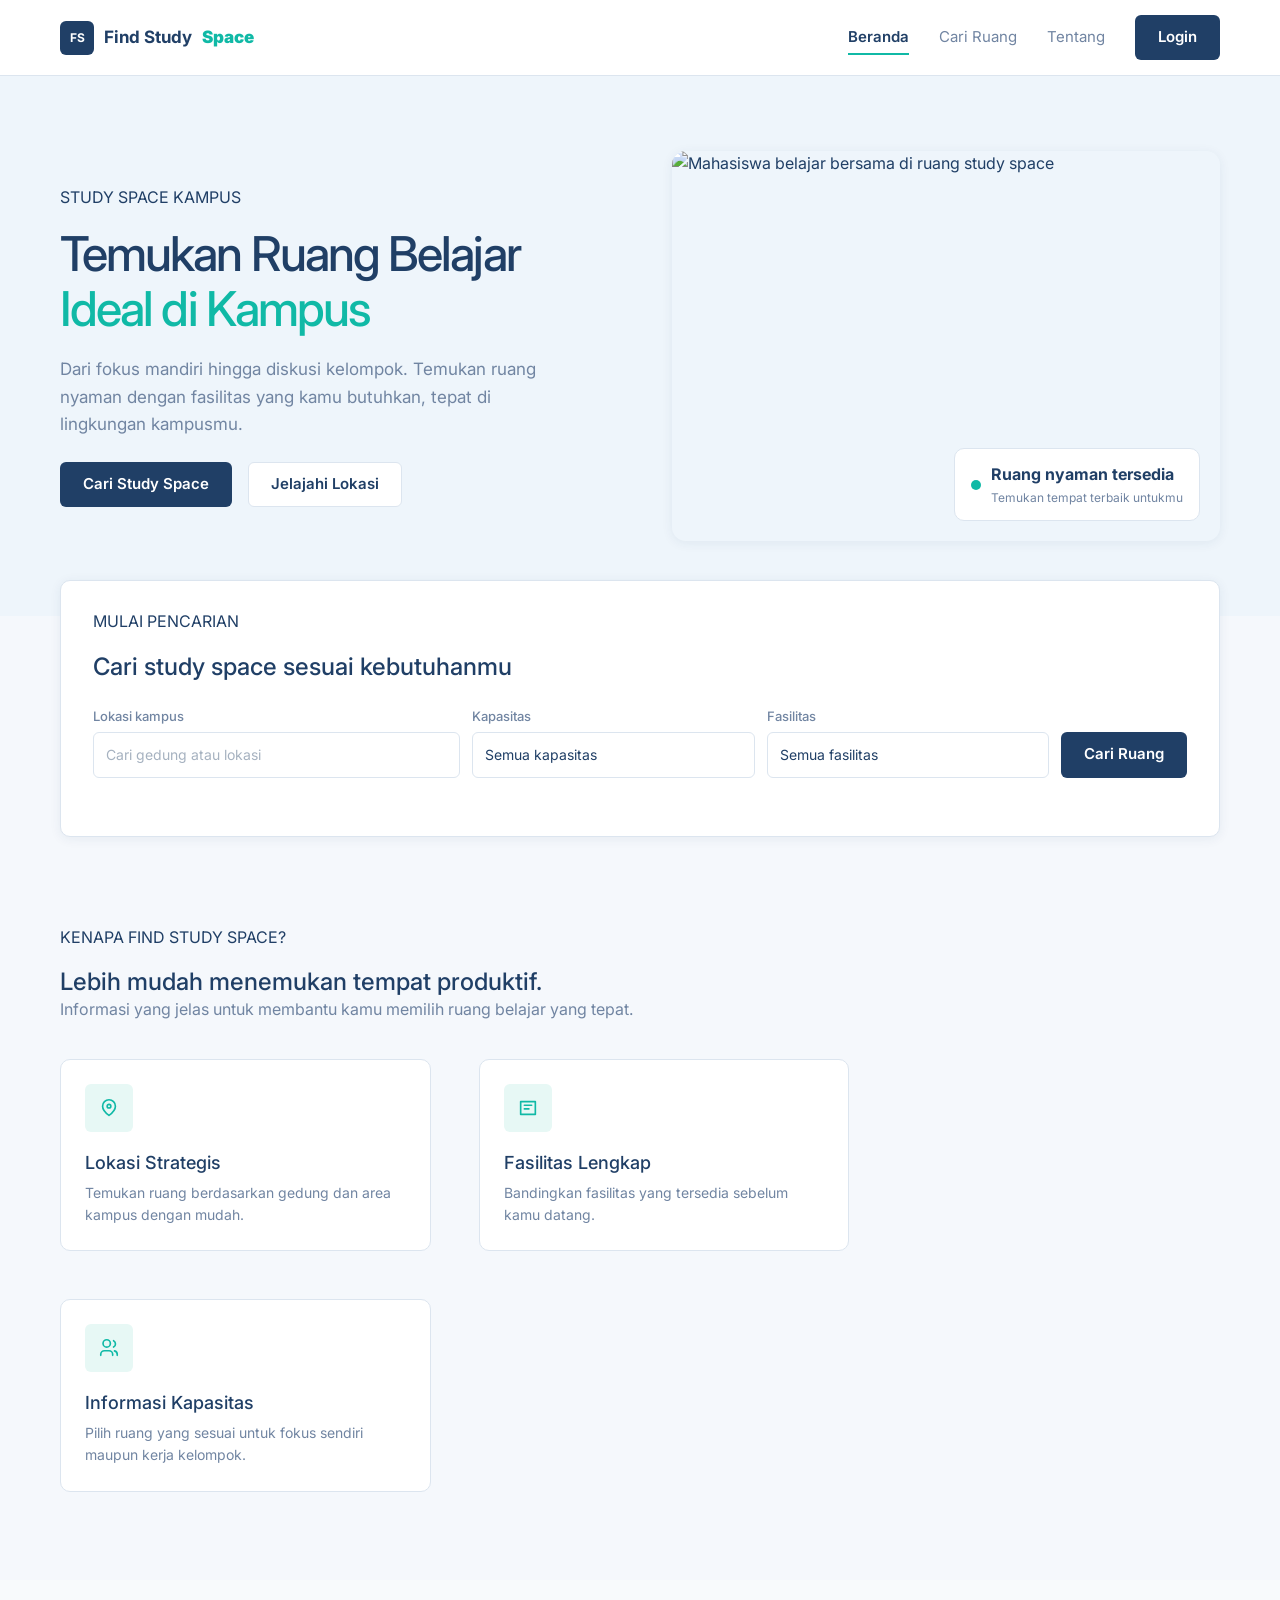
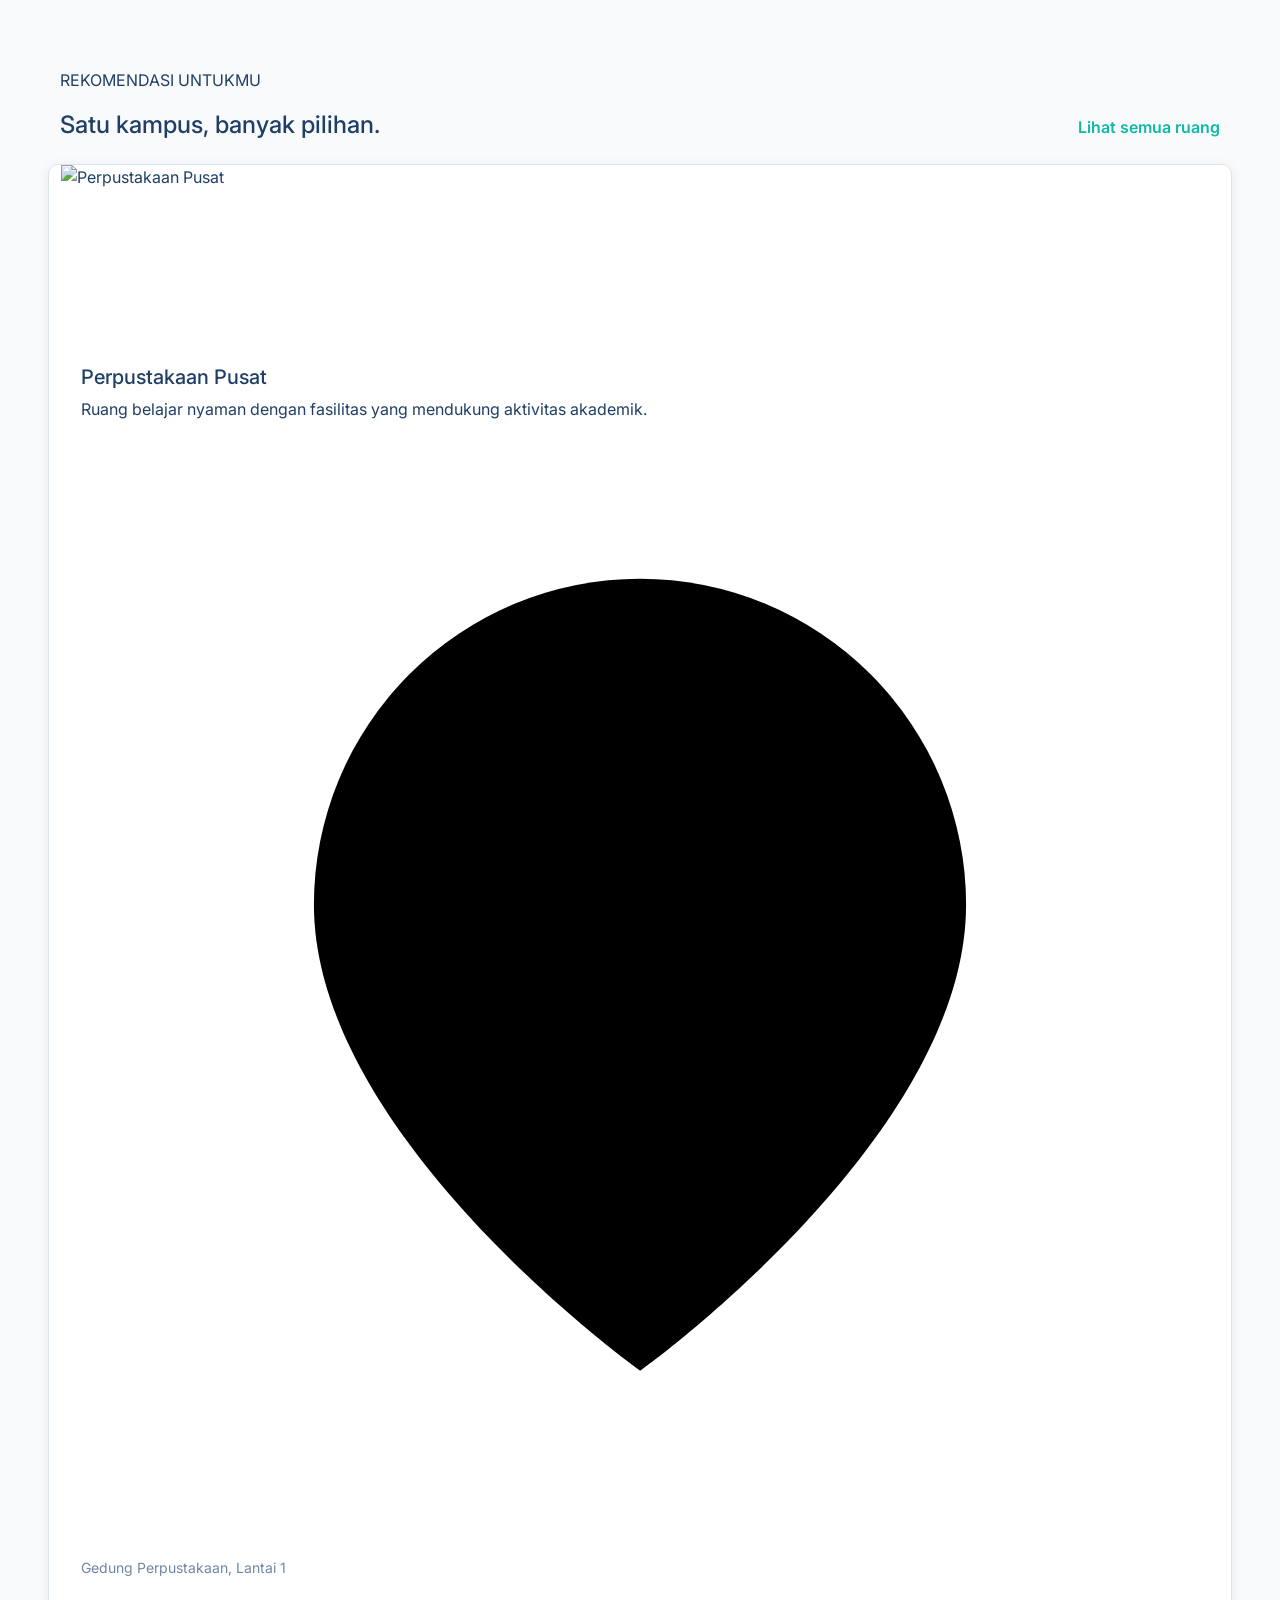
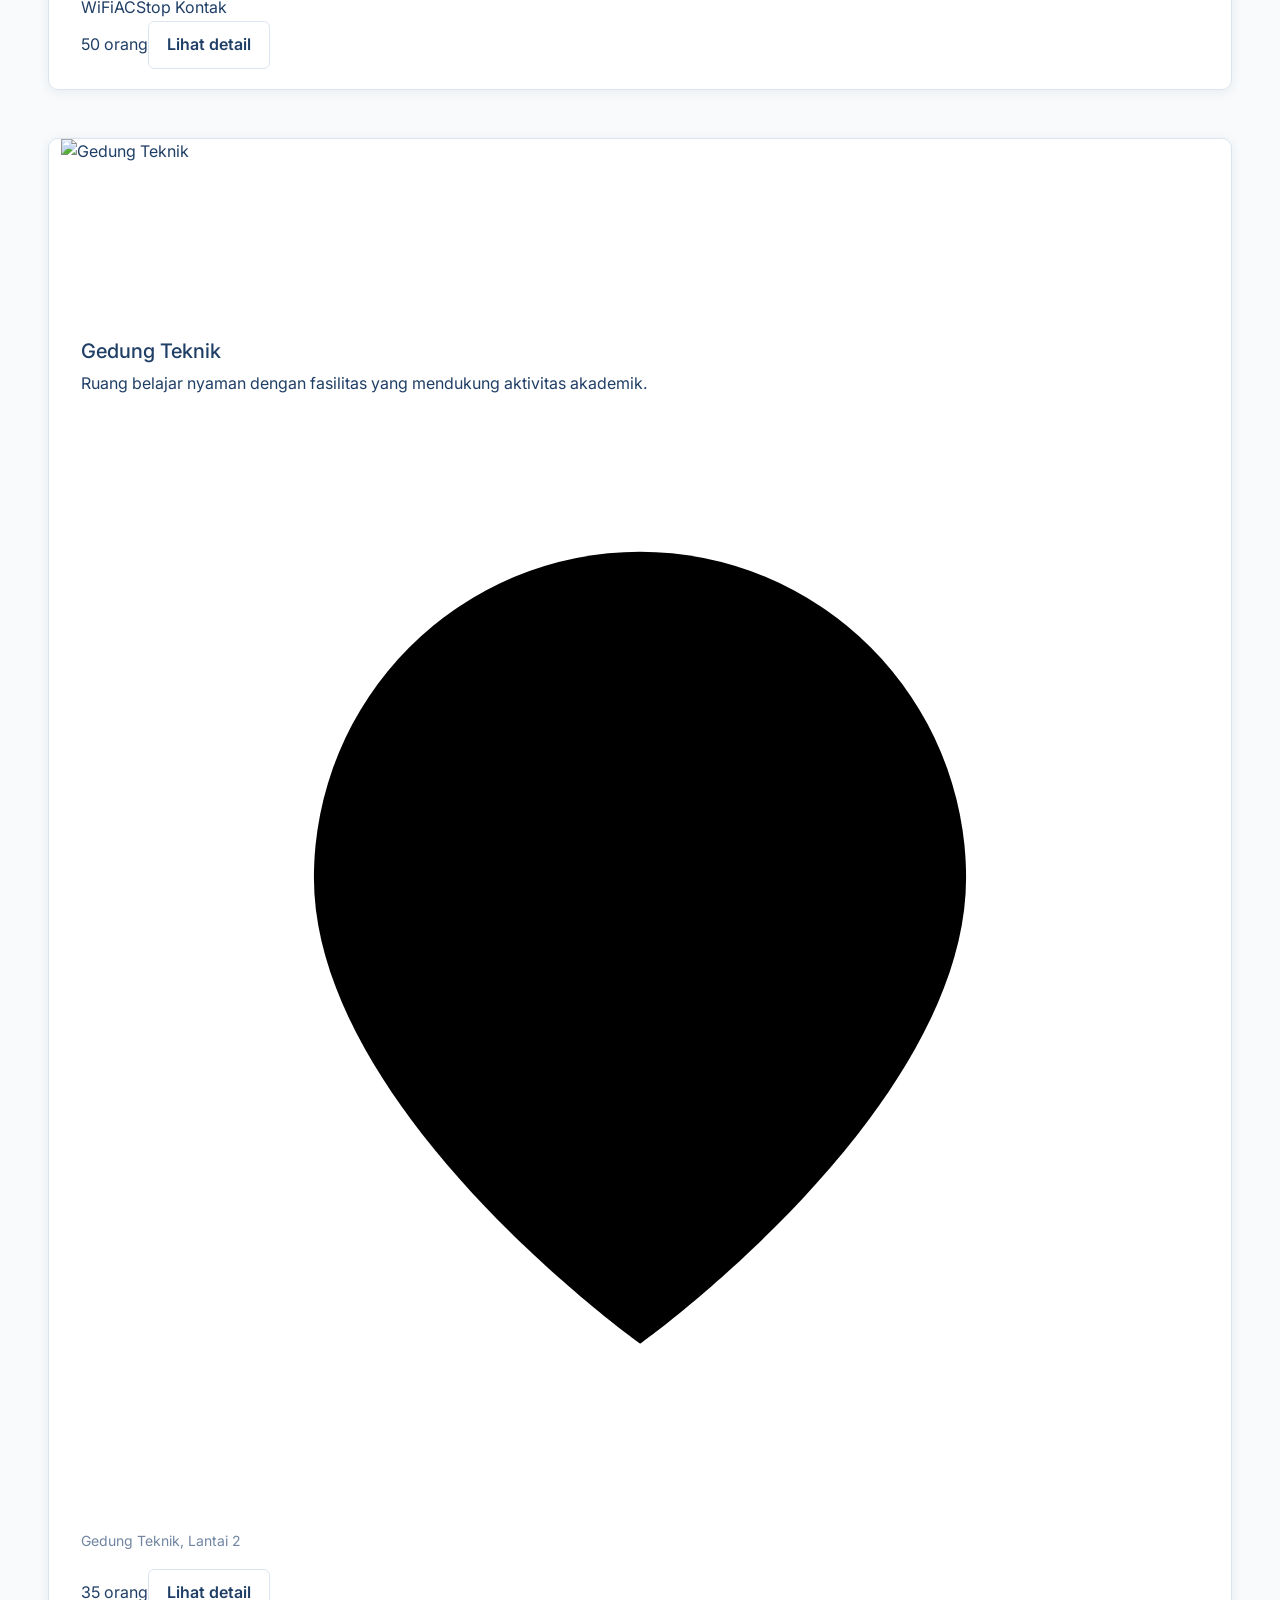
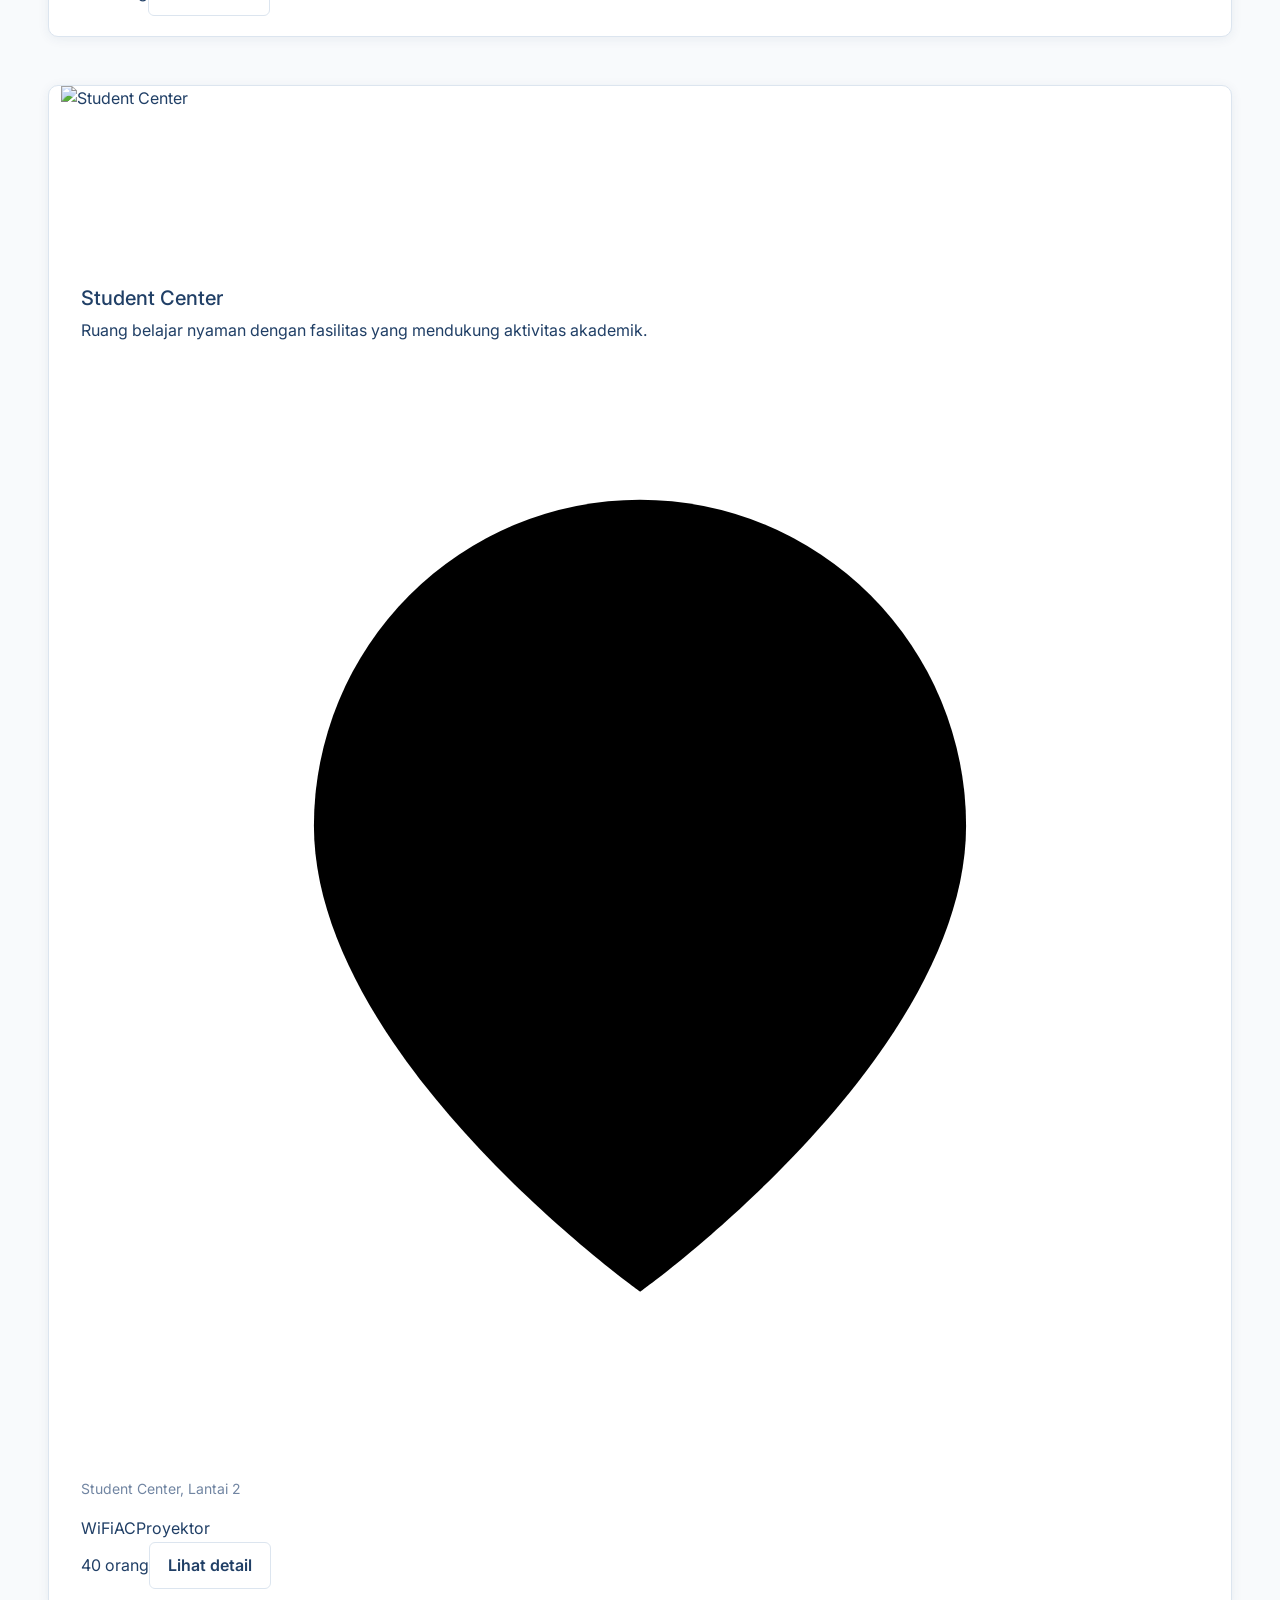
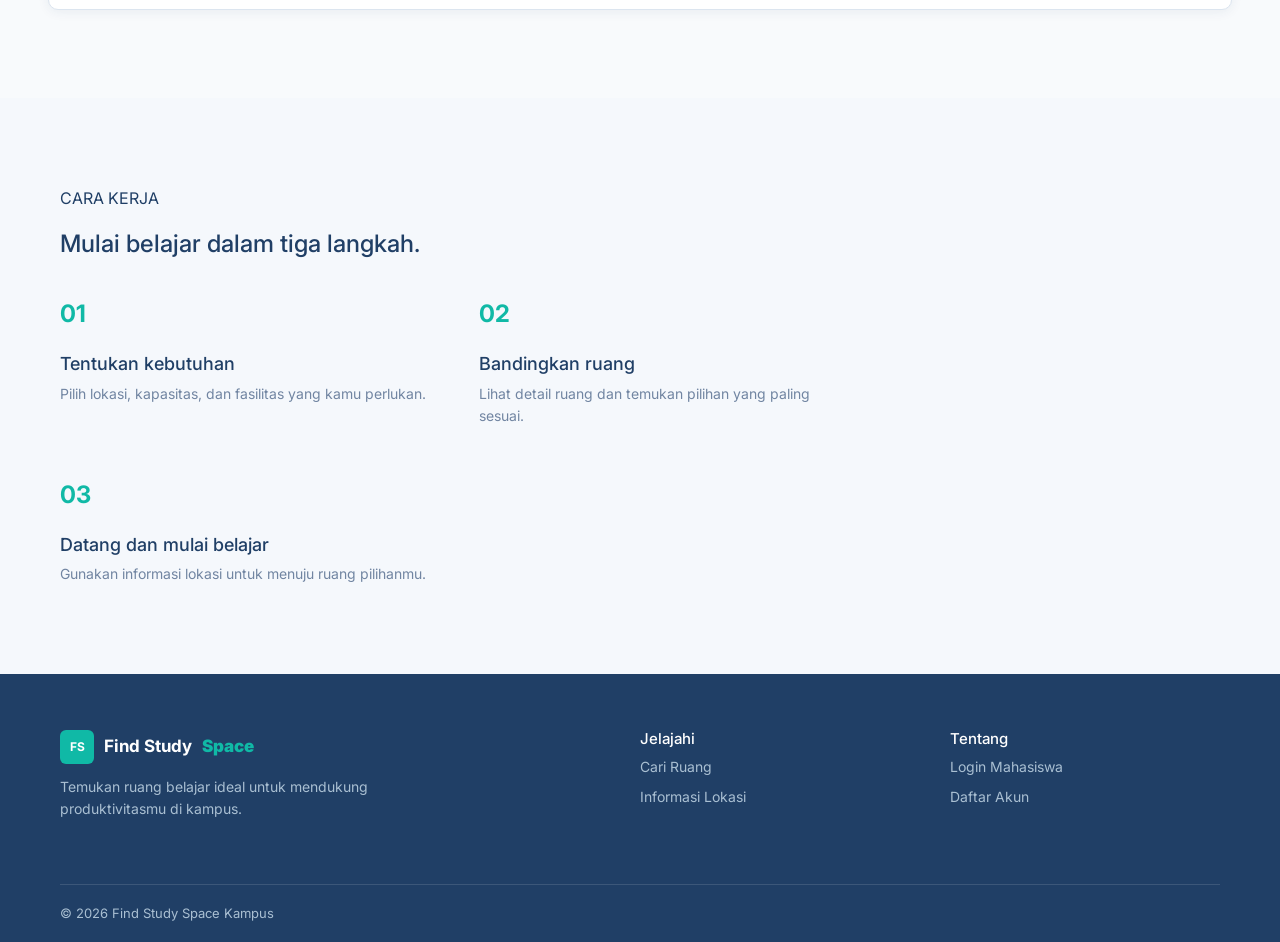
==== commit eb95f98e: "feat: integrate Bootstrap into landing and login pages" ====
--- a/index.html
+++ b/index.html
@@ -6,148 +6,302 @@
     <meta name="viewport" content="width=device-width,initial-scale=1">
     <meta name="description" content="Temukan ruang belajar ideal di lingkungan kampus.">
     <title>Find Study Space Kampus</title>
+
+    <!-- Bootstrap 5.3.8 CSS -->
+    <link rel="stylesheet" href="https://cdn.jsdelivr.net/npm/bootstrap@5.3.8/dist/css/bootstrap.min.css"
+        integrity="sha384-EVSTQN3/azprG1Anm3QDgpJLIm9Nao0Yz1ztcQTwFspd3yD65VohhpuuCOmLASjC" crossorigin="anonymous">
+
+    <!-- Custom project CSS -->
     <link rel="stylesheet" href="assets/css/global.css">
     <link rel="stylesheet" href="assets/css/landing.css">
 </head>
 
 <body class="landing-page">
-    <header class="public-navbar"><a class="public-brand" href="index.html"><span>FS</span>Find Study
-            <b>Space</b></a><button class="public-menu" type="button" aria-label="Buka menu" data-public-menu><svg
-                class="icon" viewBox="0 0 24 24">
+
+    <!-- ===================================================
+         NAVBAR
+         Layout custom flexbox — tidak memakai Bootstrap navbar class.
+         Bootstrap JS collapse tidak dipakai; toggle dikontrol landing.js.
+         Desktop: brand kiri | nav kanan (satu baris, hamburger tersembunyi)
+         Mobile : brand kiri | hamburger kanan; nav expand ke bawah
+    =================================================== -->
+    <header class="public-navbar">
+        <!-- Brand -->
+        <a class="public-brand" href="index.html">
+            <span>FS</span>Find Study <b>Space</b>
+        </a>
+
+        <!-- Hamburger — hanya tampil di mobile (≤767px) -->
+        <button
+            class="public-menu"
+            type="button"
+            aria-label="Buka menu"
+            aria-expanded="false"
+            aria-controls="publicNav"
+            data-public-menu>
+            <svg class="icon" viewBox="0 0 24 24">
                 <path d="M4 7h16M4 12h16M4 17h16" />
-            </svg></button>
-        <nav class="public-nav" data-public-nav><a class="is-active" href="#home">Beranda</a><a href="#search">Cari
-                Ruang</a><a href="#about">Tentang</a><a class="button" href="pages/login.html">Login</a></nav>
+            </svg>
+        </button>
+
+        <!-- Nav links — desktop: row; mobile: column via .is-open -->
+        <nav class="public-nav" id="publicNav" data-public-nav>
+            <a class="nav-item is-active" href="#home">Beranda</a>
+            <a class="nav-item" href="#search">Cari Ruang</a>
+            <a class="nav-item" href="#about">Tentang</a>
+            <a class="button btn nav-login" href="pages/login.html">Login</a>
+        </nav>
     </header>
+
     <main>
+
+        <!-- ===================================================
+             HERO SECTION
+        =================================================== -->
         <section class="landing-hero" id="home">
             <div class="landing-container landing-hero__grid">
+
+                <!-- Copy -->
                 <div class="landing-hero__copy">
                     <p class="eyebrow">STUDY SPACE KAMPUS</p>
                     <h1>Temukan Ruang Belajar <span>Ideal di Kampus</span></h1>
                     <p>Dari fokus mandiri hingga diskusi kelompok. Temukan ruang nyaman dengan fasilitas yang kamu
                         butuhkan, tepat di lingkungan kampusmu.</p>
-                    <div class="hero-actions"><a class="button" href="#search">Cari Study Space</a><a
-                            class="button button--secondary" href="pages/location.html">Jelajahi Lokasi</a></div>
-                </div>
-                <div class="landing-hero__visual"><img
+                    <div class="hero-actions d-flex flex-wrap gap-3 mt-4">
+                        <a class="button btn" href="#search">Cari Study Space</a>
+                        <a class="button button--secondary btn" href="pages/location.html">Jelajahi Lokasi</a>
+                    </div>
+                </div>
+
+                <!-- Visual -->
+                <div class="landing-hero__visual">
+                    <img
                         src="https://images.unsplash.com/photo-1522202176988-66273c2fd55f?auto=format&fit=crop&w=1000&q=85"
                         alt="Mahasiswa belajar bersama di ruang study space">
-                    <div class="hero-info"><span class="hero-info__dot"></span>
-                        <div><strong>Ruang nyaman tersedia</strong><small>Temukan tempat terbaik untukmu</small></div>
-                    </div>
-                </div>
-            </div>
-        </section>
+                    <div class="hero-info">
+                        <span class="hero-info__dot"></span>
+                        <div>
+                            <strong>Ruang nyaman tersedia</strong>
+                            <small>Temukan tempat terbaik untukmu</small>
+                        </div>
+                    </div>
+                </div>
+
+            </div>
+        </section>
+
+        <!-- ===================================================
+             SEARCH SECTION
+        =================================================== -->
         <section class="search-section" id="search">
             <div class="landing-container">
                 <div class="search-panel">
-                    <div>
+
+                    <div class="mb-4">
                         <p class="eyebrow">MULAI PENCARIAN</p>
                         <h2 class="section-heading">Cari study space sesuai kebutuhanmu</h2>
                     </div>
-                    <form class="landing-search" data-search-form><label class="form-control"><span>Lokasi
-                                kampus</span><input class="form-input" name="location"
-                                placeholder="Cari gedung atau lokasi" type="search"></label><label
-                            class="form-control"><span>Kapasitas</span><select class="form-input" name="capacity">
+
+                    <form class="landing-search" data-search-form novalidate>
+
+                        <!-- Lokasi -->
+                        <div class="search-field">
+                            <label class="search-label" for="searchLocation">Lokasi kampus</label>
+                            <input
+                                class="form-input form-control search-input"
+                                id="searchLocation"
+                                name="location"
+                                placeholder="Cari gedung atau lokasi"
+                                type="search"
+                                autocomplete="off">
+                        </div>
+
+                        <!-- Kapasitas -->
+                        <div class="search-field">
+                            <label class="search-label" for="searchCapacity">Kapasitas</label>
+                            <select class="form-input form-select search-input" id="searchCapacity" name="capacity">
                                 <option value="">Semua kapasitas</option>
                                 <option value="small">1–10 orang</option>
                                 <option value="medium">11–30 orang</option>
                                 <option value="large">31+ orang</option>
-                            </select></label><label class="form-control"><span>Fasilitas</span><select
-                                class="form-input" name="facility">
+                            </select>
+                        </div>
+
+                        <!-- Fasilitas -->
+                        <div class="search-field">
+                            <label class="search-label" for="searchFacility">Fasilitas</label>
+                            <select class="form-input form-select search-input" id="searchFacility" name="facility">
                                 <option value="">Semua fasilitas</option>
                                 <option>WiFi</option>
                                 <option>AC</option>
                                 <option>Proyektor</option>
                                 <option>Stop Kontak</option>
-                            </select></label><button class="button" type="submit">Cari Ruang</button></form>
-                    <p class="form-status" data-form-status role="status"></p>
-                </div>
-            </div>
-        </section>
+                            </select>
+                        </div>
+
+                        <!-- Submit -->
+                        <div class="search-action">
+                            <button class="button btn w-100" type="submit">Cari Ruang</button>
+                        </div>
+
+                    </form>
+
+                    <p class="form-status" data-form-status role="status" aria-live="polite"></p>
+                </div>
+            </div>
+        </section>
+
+        <!-- ===================================================
+             ABOUT / BENEFIT SECTION
+        =================================================== -->
         <section class="landing-section" id="about">
             <div class="landing-container">
+
                 <div class="section-intro">
                     <p class="eyebrow">KENAPA FIND STUDY SPACE?</p>
                     <h2 class="section-heading">Lebih mudah menemukan tempat produktif.</h2>
                     <p>Informasi yang jelas untuk membantu kamu memilih ruang belajar yang tepat.</p>
                 </div>
-                <div class="benefit-grid">
-                    <article class="benefit"><span class="benefit__icon"><svg class="icon" viewBox="0 0 24 24">
-                                <path d="M19 10c0 5-7 10-7 10S5 15 5 10a7 7 0 1 1 14 0Z" />
-                                <circle cx="12" cy="10" r="2" />
-                            </svg></span>
-                        <h3>Lokasi Strategis</h3>
-                        <p>Temukan ruang berdasarkan gedung dan area kampus dengan mudah.</p>
-                    </article>
-                    <article class="benefit"><span class="benefit__icon"><svg class="icon" viewBox="0 0 24 24">
-                                <path d="M4 5h16v14H4zM8 9h8M8 13h5" />
-                            </svg></span>
-                        <h3>Fasilitas Lengkap</h3>
-                        <p>Bandingkan fasilitas yang tersedia sebelum kamu datang.</p>
-                    </article>
-                    <article class="benefit"><span class="benefit__icon"><svg class="icon" viewBox="0 0 24 24">
-                                <path
-                                    d="M16 20v-1a4 4 0 0 0-4-4H7a4 4 0 0 0-4 4v1M9.5 11a4 4 0 1 0 0-8 4 4 0 0 0 0 8ZM17 4a4 4 0 0 1 0 7M21 20v-1a4 4 0 0 0-3-3.9" />
-                            </svg></span>
-                        <h3>Informasi Kapasitas</h3>
-                        <p>Pilih ruang yang sesuai untuk fokus sendiri maupun kerja kelompok.</p>
-                    </article>
-                </div>
-            </div>
-        </section>
+
+                <div class="benefit-grid row g-4">
+
+                    <div class="col-12 col-md-4">
+                        <article class="benefit h-100">
+                            <span class="benefit__icon">
+                                <svg class="icon" viewBox="0 0 24 24">
+                                    <path d="M19 10c0 5-7 10-7 10S5 15 5 10a7 7 0 1 1 14 0Z" />
+                                    <circle cx="12" cy="10" r="2" />
+                                </svg>
+                            </span>
+                            <h3>Lokasi Strategis</h3>
+                            <p>Temukan ruang berdasarkan gedung dan area kampus dengan mudah.</p>
+                        </article>
+                    </div>
+
+                    <div class="col-12 col-md-4">
+                        <article class="benefit h-100">
+                            <span class="benefit__icon">
+                                <svg class="icon" viewBox="0 0 24 24">
+                                    <path d="M4 5h16v14H4zM8 9h8M8 13h5" />
+                                </svg>
+                            </span>
+                            <h3>Fasilitas Lengkap</h3>
+                            <p>Bandingkan fasilitas yang tersedia sebelum kamu datang.</p>
+                        </article>
+                    </div>
+
+                    <div class="col-12 col-md-4">
+                        <article class="benefit h-100">
+                            <span class="benefit__icon">
+                                <svg class="icon" viewBox="0 0 24 24">
+                                    <path
+                                        d="M16 20v-1a4 4 0 0 0-4-4H7a4 4 0 0 0-4 4v1M9.5 11a4 4 0 1 0 0-8 4 4 0 0 0 0 8ZM17 4a4 4 0 0 1 0 7M21 20v-1a4 4 0 0 0-3-3.9" />
+                                </svg>
+                            </span>
+                            <h3>Informasi Kapasitas</h3>
+                            <p>Pilih ruang yang sesuai untuk fokus sendiri maupun kerja kelompok.</p>
+                        </article>
+                    </div>
+
+                </div>
+            </div>
+        </section>
+
+        <!-- ===================================================
+             RECOMMENDATION SECTION
+        =================================================== -->
         <section class="landing-section landing-section--muted">
             <div class="landing-container">
-                <div class="section-row">
+
+                <div class="section-row d-flex align-items-end justify-content-between mb-4">
                     <div>
                         <p class="eyebrow">REKOMENDASI UNTUKMU</p>
-                        <h2 class="section-heading">Satu kampus, banyak pilihan.</h2>
-                    </div><a class="text-link" href="pages/search.html">Lihat semua ruang</a>
-                </div>
-                <div class="recommendation-grid" data-recommendations></div>
-            </div>
-        </section>
+                        <h2 class="section-heading mb-0">Satu kampus, banyak pilihan.</h2>
+                    </div>
+                    <a class="text-link" href="pages/search.html">Lihat semua ruang</a>
+                </div>
+
+                <div class="recommendation-grid row g-4" data-recommendations></div>
+
+            </div>
+        </section>
+
+        <!-- ===================================================
+             HOW IT WORKS SECTION
+        =================================================== -->
         <section class="landing-section">
             <div class="landing-container">
+
                 <div class="section-intro">
                     <p class="eyebrow">CARA KERJA</p>
                     <h2 class="section-heading">Mulai belajar dalam tiga langkah.</h2>
                 </div>
-                <div class="steps">
-                    <article><span>01</span>
-                        <h3>Tentukan kebutuhan</h3>
-                        <p>Pilih lokasi, kapasitas, dan fasilitas yang kamu perlukan.</p>
-                    </article>
-                    <article><span>02</span>
-                        <h3>Bandingkan ruang</h3>
-                        <p>Lihat detail ruang dan temukan pilihan yang paling sesuai.</p>
-                    </article>
-                    <article><span>03</span>
-                        <h3>Datang dan mulai belajar</h3>
-                        <p>Gunakan informasi lokasi untuk menuju ruang pilihanmu.</p>
-                    </article>
-                </div>
-            </div>
-        </section>
+
+                <div class="steps row g-4">
+
+                    <div class="col-12 col-md-4">
+                        <article>
+                            <span>01</span>
+                            <h3>Tentukan kebutuhan</h3>
+                            <p>Pilih lokasi, kapasitas, dan fasilitas yang kamu perlukan.</p>
+                        </article>
+                    </div>
+
+                    <div class="col-12 col-md-4">
+                        <article>
+                            <span>02</span>
+                            <h3>Bandingkan ruang</h3>
+                            <p>Lihat detail ruang dan temukan pilihan yang paling sesuai.</p>
+                        </article>
+                    </div>
+
+                    <div class="col-12 col-md-4">
+                        <article>
+                            <span>03</span>
+                            <h3>Datang dan mulai belajar</h3>
+                            <p>Gunakan informasi lokasi untuk menuju ruang pilihanmu.</p>
+                        </article>
+                    </div>
+
+                </div>
+            </div>
+        </section>
+
     </main>
+
+    <!-- ===================================================
+         FOOTER
+    =================================================== -->
     <footer class="landing-footer">
         <div class="landing-container footer-grid">
-            <div><a class="public-brand" href="index.html"><span>FS</span>Find Study <b>Space</b></a>
+            <div>
+                <a class="public-brand" href="index.html"><span>FS</span>Find Study <b>Space</b></a>
                 <p>Temukan ruang belajar ideal untuk mendukung produktivitasmu di kampus.</p>
             </div>
             <div>
-                <h3>Jelajahi</h3><a href="#search">Cari Ruang</a><a href="pages/location.html">Informasi Lokasi</a>
+                <h3>Jelajahi</h3>
+                <a href="#search">Cari Ruang</a>
+                <a href="pages/location.html">Informasi Lokasi</a>
             </div>
             <div>
-                <h3>Tentang</h3><a href="pages/login.html">Login Mahasiswa</a><a href="pages/register.html">Daftar
-                    Akun</a>
+                <h3>Tentang</h3>
+                <a href="pages/login.html">Login Mahasiswa</a>
+                <a href="pages/register.html">Daftar Akun</a>
             </div>
         </div>
         <div class="landing-container footer-bottom">© 2026 Find Study Space Kampus</div>
     </footer>
+
+    <!-- Bootstrap 5.3.8 JS Bundle -->
+    <script src="https://cdn.jsdelivr.net/npm/bootstrap@5.3.8/dist/js/bootstrap.bundle.min.js"
+        integrity="sha384-kenU1KFdBIe4zVF0s0g0eCzSvxQZA3LYyLiEDJAVsLs/F5EGLFJCWq2LgPGMcnH" crossorigin="anonymous">
+    </script>
+
+    <!-- Data study spaces (global) -->
     <script src="js/data.js"></script>
+
+    <!-- Landing page logic -->
     <script type="module" src="js/landing.js"></script>
 </body>
 
-</html>+</html>
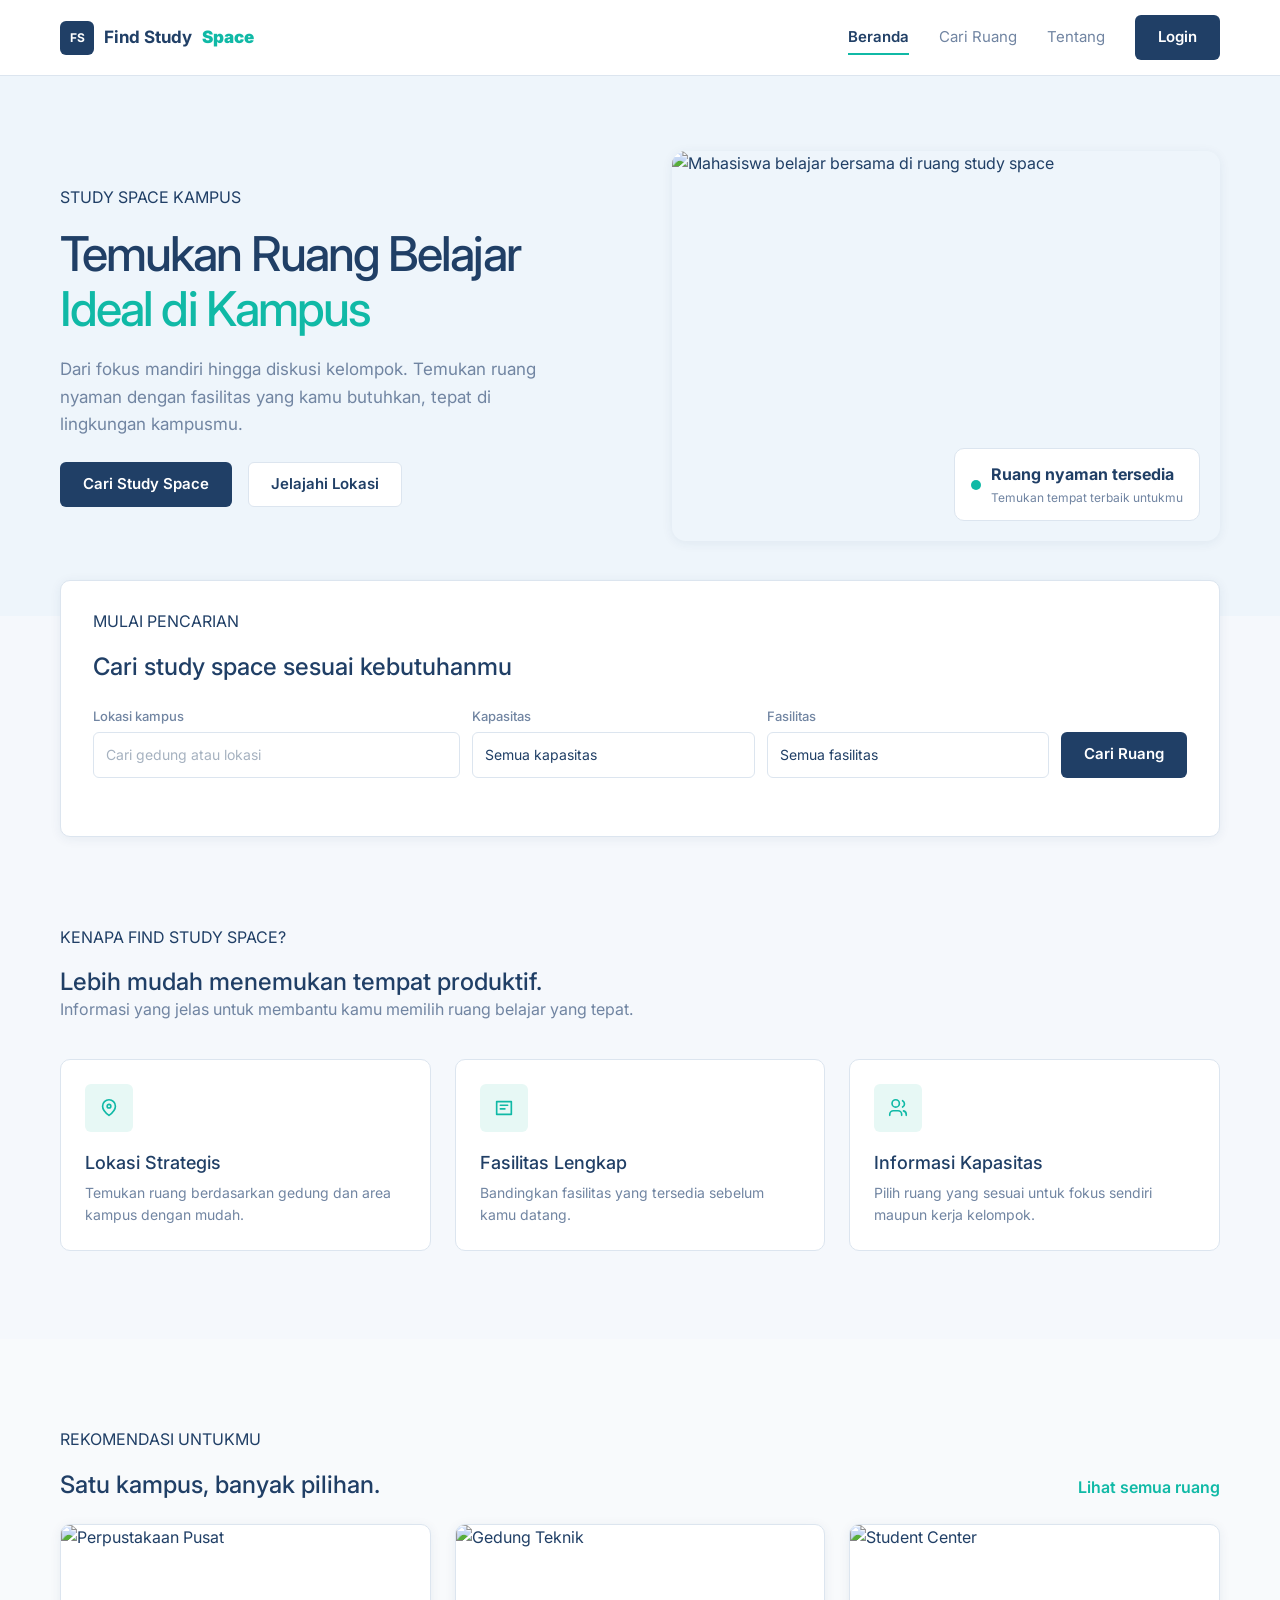
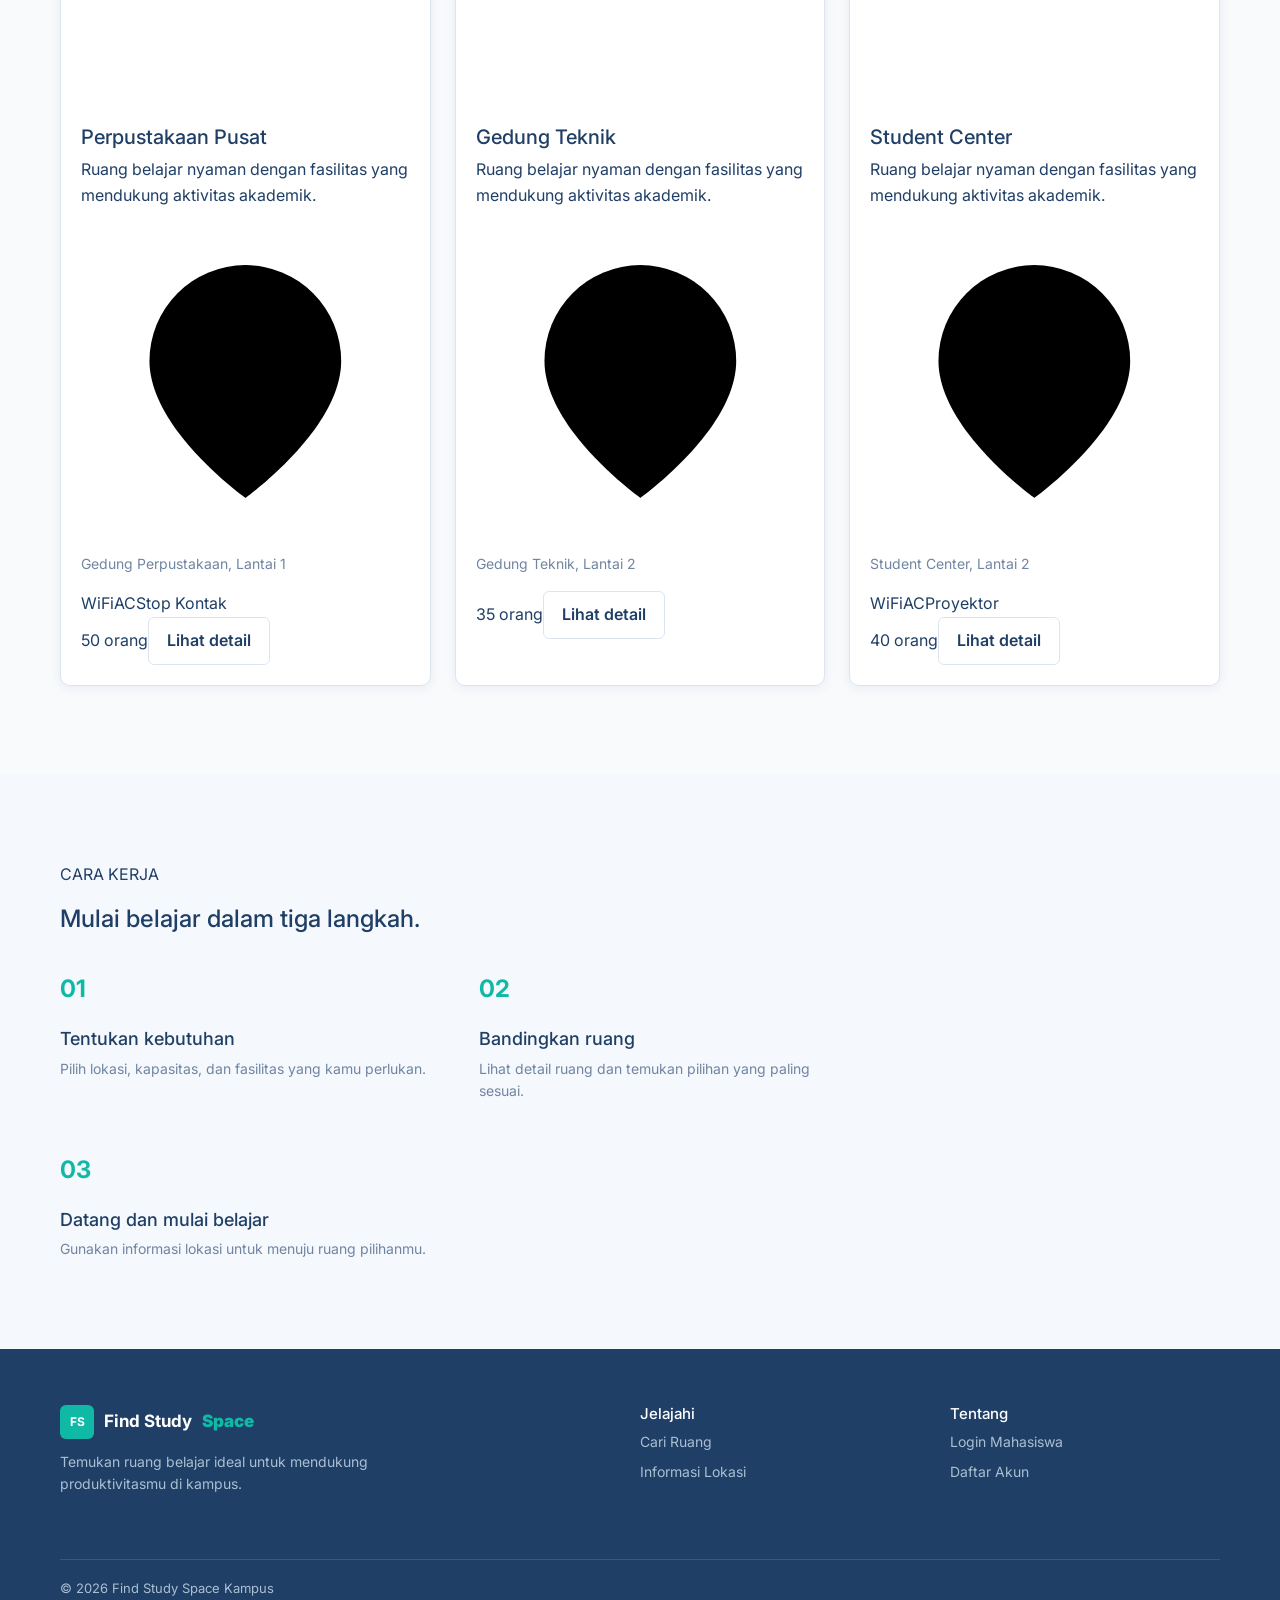
==== commit 3d61c54c: "feat: migrate dashboard layout to Bootstrap" ====
--- a/index.html
+++ b/index.html
@@ -9,7 +9,7 @@
 
     <!-- Bootstrap 5.3.8 CSS -->
     <link rel="stylesheet" href="https://cdn.jsdelivr.net/npm/bootstrap@5.3.8/dist/css/bootstrap.min.css"
-        integrity="sha384-EVSTQN3/azprG1Anm3QDgpJLIm9Nao0Yz1ztcQTwFspd3yD65VohhpuuCOmLASjC" crossorigin="anonymous">
+        integrity="sha384-sRIl4kxILFvY47J16cr9ZwB07vP4J8+LH7qKQnuqkuIAvNWLzeN8tE5YBujZqJLB" crossorigin="anonymous">
 
     <!-- Custom project CSS -->
     <link rel="stylesheet" href="assets/css/global.css">
@@ -32,12 +32,7 @@
         </a>
 
         <!-- Hamburger — hanya tampil di mobile (≤767px) -->
-        <button
-            class="public-menu"
-            type="button"
-            aria-label="Buka menu"
-            aria-expanded="false"
-            aria-controls="publicNav"
+        <button class="public-menu" type="button" aria-label="Buka menu" aria-expanded="false" aria-controls="publicNav"
             data-public-menu>
             <svg class="icon" viewBox="0 0 24 24">
                 <path d="M4 7h16M4 12h16M4 17h16" />
@@ -75,8 +70,7 @@
 
                 <!-- Visual -->
                 <div class="landing-hero__visual">
-                    <img
-                        src="https://images.unsplash.com/photo-1522202176988-66273c2fd55f?auto=format&fit=crop&w=1000&q=85"
+                    <img src="https://images.unsplash.com/photo-1522202176988-66273c2fd55f?auto=format&fit=crop&w=1000&q=85"
                         alt="Mahasiswa belajar bersama di ruang study space">
                     <div class="hero-info">
                         <span class="hero-info__dot"></span>
@@ -107,13 +101,8 @@
                         <!-- Lokasi -->
                         <div class="search-field">
                             <label class="search-label" for="searchLocation">Lokasi kampus</label>
-                            <input
-                                class="form-input form-control search-input"
-                                id="searchLocation"
-                                name="location"
-                                placeholder="Cari gedung atau lokasi"
-                                type="search"
-                                autocomplete="off">
+                            <input class="form-input form-control search-input" id="searchLocation" name="location"
+                                placeholder="Cari gedung atau lokasi" type="search" autocomplete="off">
                         </div>
 
                         <!-- Kapasitas -->
@@ -163,7 +152,7 @@
                     <p>Informasi yang jelas untuk membantu kamu memilih ruang belajar yang tepat.</p>
                 </div>
 
-                <div class="benefit-grid row g-4">
+                <div class="row g-4">
 
                     <div class="col-12 col-md-4">
                         <article class="benefit h-100">
@@ -221,7 +210,7 @@
                     <a class="text-link" href="pages/search.html">Lihat semua ruang</a>
                 </div>
 
-                <div class="recommendation-grid row g-4" data-recommendations></div>
+                <div class="recommendation-grid" data-recommendations></div>
 
             </div>
         </section>
@@ -240,7 +229,7 @@
                 <div class="steps row g-4">
 
                     <div class="col-12 col-md-4">
-                        <article>
+                        <article class="h-100">
                             <span>01</span>
                             <h3>Tentukan kebutuhan</h3>
                             <p>Pilih lokasi, kapasitas, dan fasilitas yang kamu perlukan.</p>
@@ -248,7 +237,7 @@
                     </div>
 
                     <div class="col-12 col-md-4">
-                        <article>
+                        <article class="h-100">
                             <span>02</span>
                             <h3>Bandingkan ruang</h3>
                             <p>Lihat detail ruang dan temukan pilihan yang paling sesuai.</p>
@@ -256,7 +245,7 @@
                     </div>
 
                     <div class="col-12 col-md-4">
-                        <article>
+                        <article class="h-100">
                             <span>03</span>
                             <h3>Datang dan mulai belajar</h3>
                             <p>Gunakan informasi lokasi untuk menuju ruang pilihanmu.</p>
@@ -294,8 +283,8 @@
 
     <!-- Bootstrap 5.3.8 JS Bundle -->
     <script src="https://cdn.jsdelivr.net/npm/bootstrap@5.3.8/dist/js/bootstrap.bundle.min.js"
-        integrity="sha384-kenU1KFdBIe4zVF0s0g0eCzSvxQZA3LYyLiEDJAVsLs/F5EGLFJCWq2LgPGMcnH" crossorigin="anonymous">
-    </script>
+        integrity="sha384-FKyoEForCGlyvwx9Hj09JcYn3nv7wiPVlz7YYwJrWVcXK/BmnVDxM+D2scQbITxI" crossorigin="anonymous">
+        </script>
 
     <!-- Data study spaces (global) -->
     <script src="js/data.js"></script>
@@ -304,4 +293,4 @@
     <script type="module" src="js/landing.js"></script>
 </body>
 
-</html>
+</html>
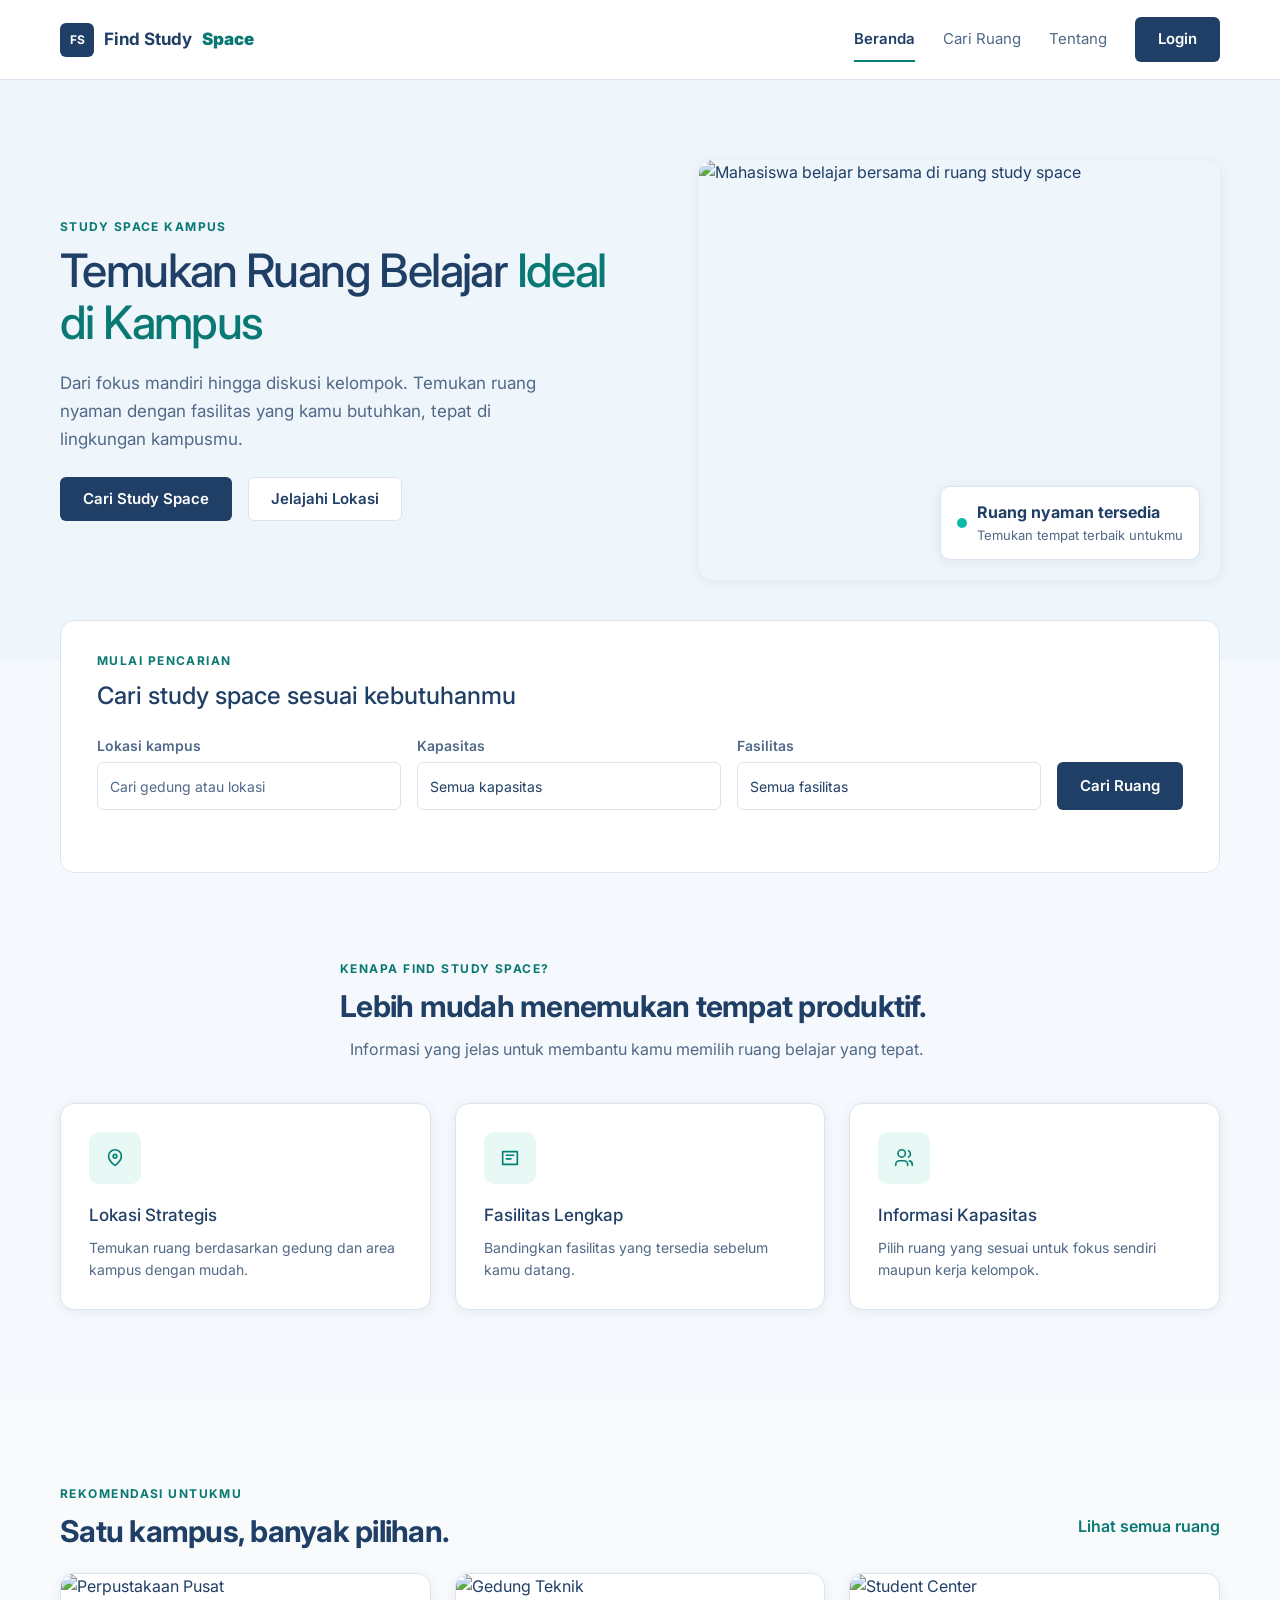
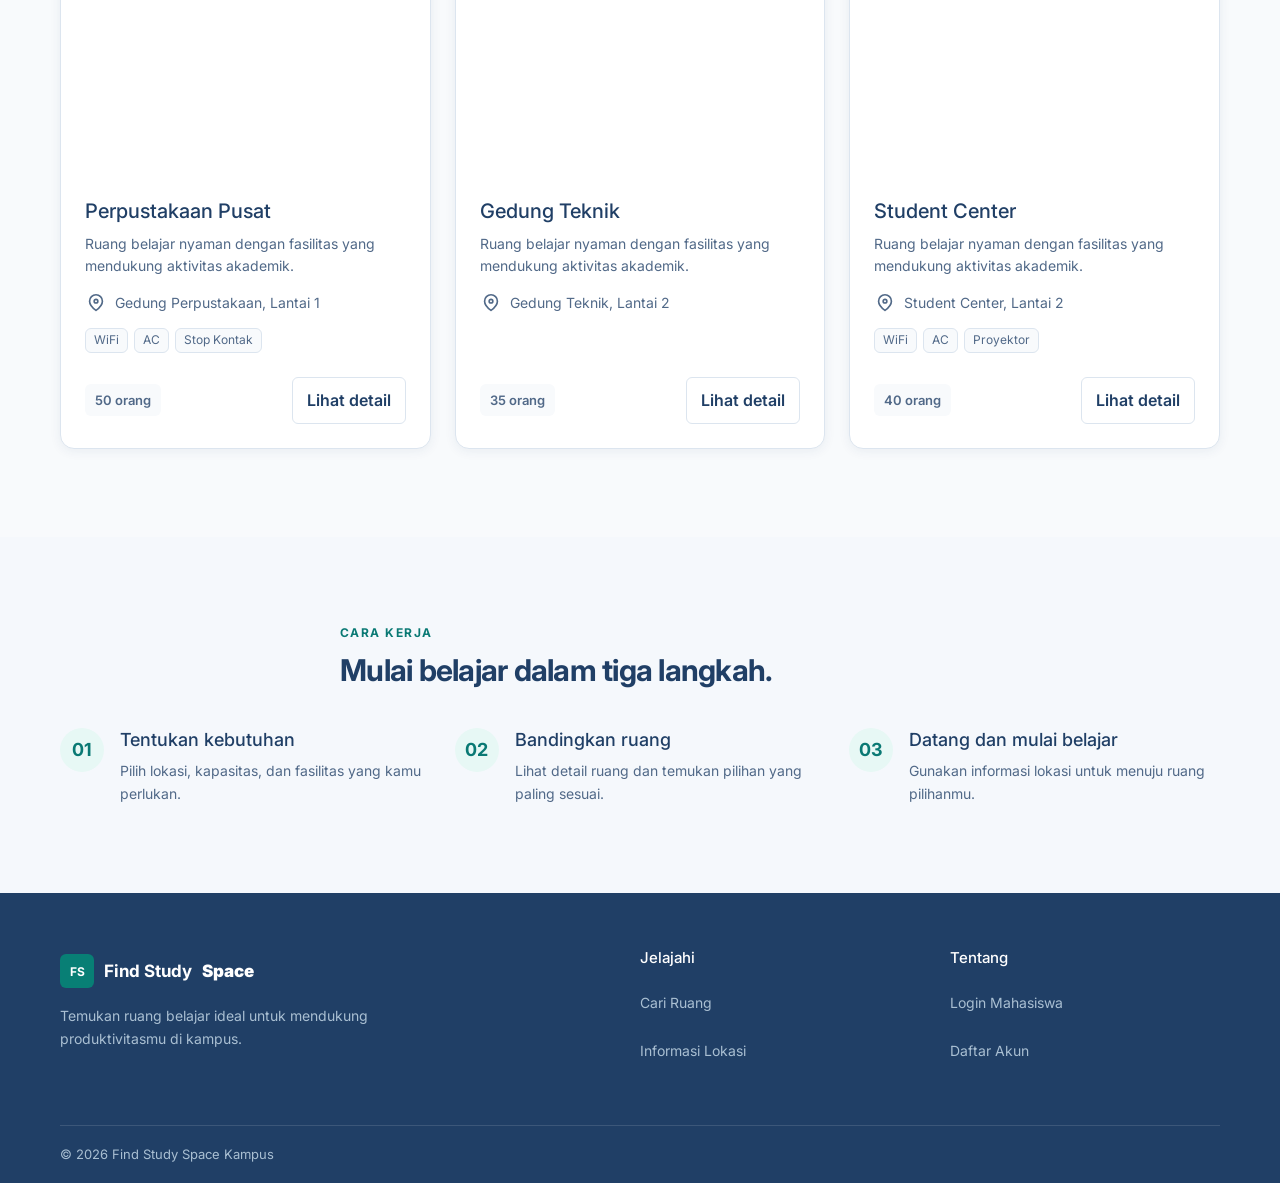
==== commit 888a2999: "feat: modernize landing page ui" ====
--- a/index.html
+++ b/index.html
@@ -6,6 +6,8 @@
     <meta name="viewport" content="width=device-width,initial-scale=1">
     <meta name="description" content="Temukan ruang belajar ideal di lingkungan kampus.">
     <title>Find Study Space Kampus</title>
+
+    <script src="assets/js/theme.js"></script>
 
     <!-- Bootstrap 5.3.8 CSS -->
     <link rel="stylesheet" href="https://cdn.jsdelivr.net/npm/bootstrap@5.3.8/dist/css/bootstrap.min.css"
@@ -73,7 +75,7 @@
                     <img src="https://images.unsplash.com/photo-1522202176988-66273c2fd55f?auto=format&fit=crop&w=1000&q=85"
                         alt="Mahasiswa belajar bersama di ruang study space">
                     <div class="hero-info">
-                        <span class="hero-info__dot"></span>
+                        <span class="hero-info__dot" aria-hidden="true"></span>
                         <div>
                             <strong>Ruang nyaman tersedia</strong>
                             <small>Temukan tempat terbaik untukmu</small>
@@ -156,7 +158,7 @@
 
                     <div class="col-12 col-md-4">
                         <article class="benefit h-100">
-                            <span class="benefit__icon">
+                            <span class="benefit__icon" aria-hidden="true">
                                 <svg class="icon" viewBox="0 0 24 24">
                                     <path d="M19 10c0 5-7 10-7 10S5 15 5 10a7 7 0 1 1 14 0Z" />
                                     <circle cx="12" cy="10" r="2" />
@@ -169,7 +171,7 @@
 
                     <div class="col-12 col-md-4">
                         <article class="benefit h-100">
-                            <span class="benefit__icon">
+                            <span class="benefit__icon" aria-hidden="true">
                                 <svg class="icon" viewBox="0 0 24 24">
                                     <path d="M4 5h16v14H4zM8 9h8M8 13h5" />
                                 </svg>
@@ -181,7 +183,7 @@
 
                     <div class="col-12 col-md-4">
                         <article class="benefit h-100">
-                            <span class="benefit__icon">
+                            <span class="benefit__icon" aria-hidden="true">
                                 <svg class="icon" viewBox="0 0 24 24">
                                     <path
                                         d="M16 20v-1a4 4 0 0 0-4-4H7a4 4 0 0 0-4 4v1M9.5 11a4 4 0 1 0 0-8 4 4 0 0 0 0 8ZM17 4a4 4 0 0 1 0 7M21 20v-1a4 4 0 0 0-3-3.9" />
--- a/assets/css/global.css
+++ b/assets/css/global.css
@@ -3,21 +3,39 @@
   --color-primary: #203F66; --color-accent: #10B9A6; --color-background: #F5F8FC;
   --color-surface: #FFFFFF; --color-text-primary: #203F66; --color-text-secondary: #7185A2;
   --color-border: #DCE5EF; --color-accent-soft: #E7F8F5; --color-sidebar-active: #2A587F;
+  --color-form-background: #FFFFFF; --color-form-text: #203F66; --color-form-placeholder: #A6B2C0;
+  --color-form-border: #DCE5EF; --color-form-focus: #E7F8F5;
+  --color-background-hero: #eef5fb; --color-background-muted: #f8fafc; --color-surface-hover: #f0f4f8;
+  --color-success: #087f75; --color-error: #c24141; --color-error-form: #b8323c;
+  --color-background-unavailable: #fff0f0; color-scheme: light;
   --font-family: Inter, ui-sans-serif, system-ui, sans-serif;
   --font-size-body: 16px; --font-size-page: 32px; --font-size-section: 24px; --font-size-card: 20px; --font-size-supporting: 14px;
   --space-1: 4px; --space-2: 8px; --space-3: 12px; --space-4: 16px; --space-5: 20px; --space-6: 24px; --space-8: 32px; --space-10: 40px;
   --radius-sm: 6px; --radius-md: 10px; --radius-lg: 14px; --shadow-subtle: 0 2px 12px rgba(32,63,102,.07);
-  --icon-sm: 18px; --icon-md: 22px; --icon-lg: 28px; --sidebar-width: 260px;
+  --icon-sm: 18px; --icon-md: 22px; --icon-lg: 28px;
+  --sidebar-width-expanded: 260px; --sidebar-width-collapsed: 76px; --sidebar-width: var(--sidebar-width-expanded);
+}
+:root[data-theme="dark"] {
+  --color-primary: #203F66; --color-accent: #10B9A6; --color-background: #101C2B;
+  --color-surface: #17283B; --color-text-primary: #E8F0F6; --color-text-secondary: #A7B8C9;
+  --color-border: #30445A; --color-accent-soft: #143A3A; --color-sidebar-active: #2A587F;
+  --color-form-background: #112337; --color-form-text: #E8F0F6; --color-form-placeholder: #9EB2C3;
+  --color-form-border: #3A5068; --color-form-focus: #17433F; color-scheme: dark;
+  --color-background-hero: #142338; --color-background-muted: #142338; --color-surface-hover: #20364D;
+  --color-success: #70D7C8; --color-error: #FF9A9F; --color-error-form: #FF9A9F;
+  --color-background-unavailable: #4A252B;
+  --shadow-subtle: 0 2px 12px rgba(0,0,0,.24);
 }
 * { box-sizing: border-box; } html { scroll-behavior: smooth; }
+body[data-sidebar-collapsed="true"] { --sidebar-width: var(--sidebar-width-collapsed); }
 body { margin: 0; background: var(--color-background); color: var(--color-text-primary); font: var(--font-size-body)/1.6 var(--font-family); }
 a { color: inherit; text-decoration: none; } button, input, select { font: inherit; }
 .page-heading { margin: 0; font-size: var(--font-size-page); line-height: 1.2; }
 .section-heading { margin: 0; font-size: var(--font-size-section); line-height: 1.3; }
 .supporting-text { color: var(--color-text-secondary); font-size: var(--font-size-supporting); }
 .button { display: inline-flex; align-items: center; justify-content: center; gap: var(--space-2); border: 1px solid transparent; border-radius: var(--radius-sm); padding: 10px 18px; background: var(--color-primary); color: #fff; font-weight: 600; cursor: pointer; }
-.button:hover { background: #183451; } .button--secondary { border-color: var(--color-border); background: var(--color-surface); color: var(--color-primary); }
-.form-input { width: 100%; min-height: 44px; border: 1px solid var(--color-border); border-radius: var(--radius-sm); padding: 0 var(--space-3); outline: 0; background: var(--color-surface); color: var(--color-text-primary); }
+.button:hover { background: #183451; } .button--secondary { border-color: var(--color-border); background: var(--color-surface); color: var(--color-text-primary); }
+.form-input { width: 100%; min-height: 44px; border: 1px solid var(--color-border); border-radius: var(--radius-sm); padding: 0 var(--space-3); outline: 0; background: var(--color-surface); color: var(--color-form-text); }
 .form-input:focus { border-color: var(--color-accent); box-shadow: 0 0 0 3px var(--color-accent-soft); }
 .study-card { overflow: hidden; border: 1px solid var(--color-border); border-radius: var(--radius-md); background: var(--color-surface); box-shadow: var(--shadow-subtle); }
 .study-card__image { display: block; width: 100%; height: 170px; object-fit: cover; } .study-card__body { padding: var(--space-5); }
